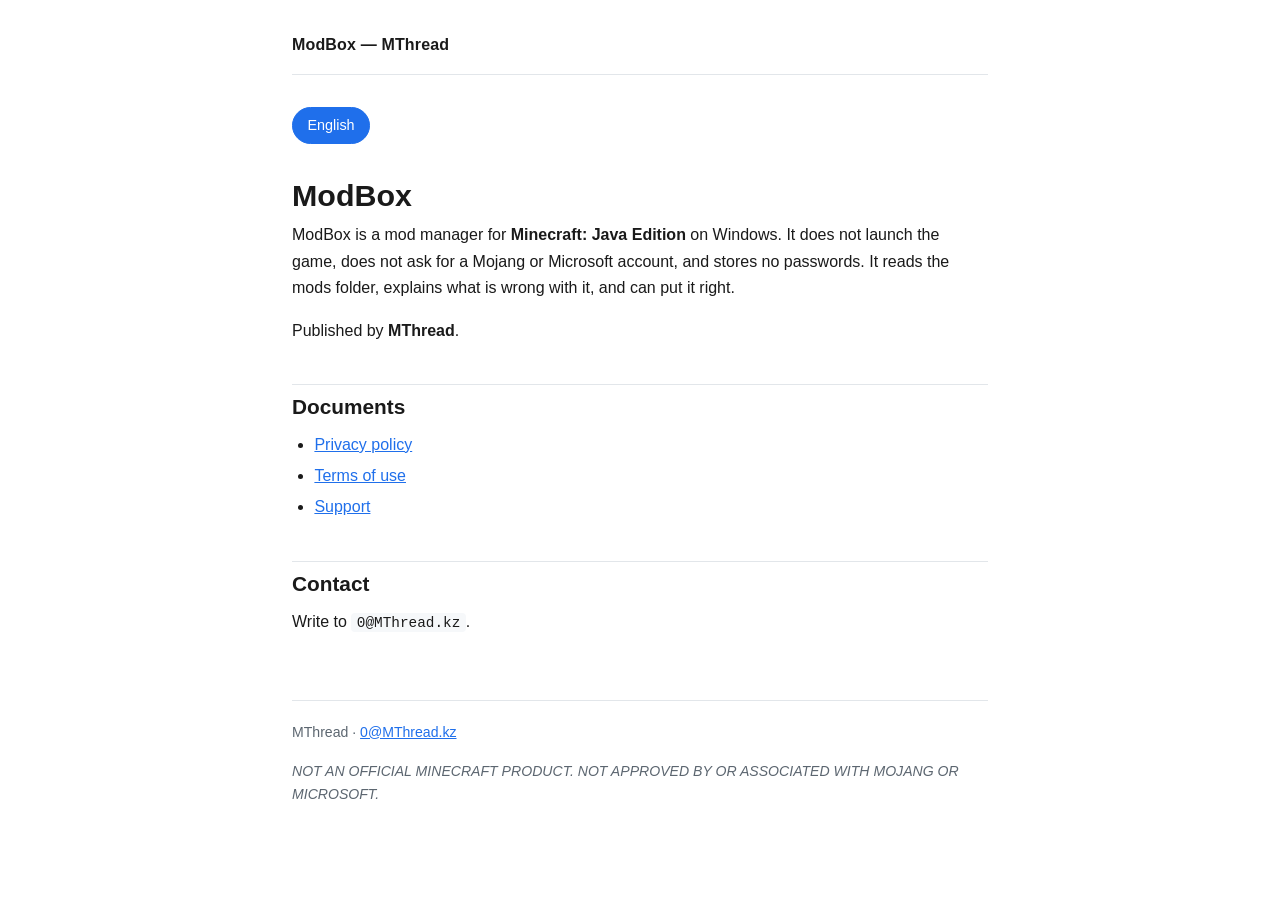
==== index.html @ 740ea18b "Add initial index.html for ModBox project" ====
<!DOCTYPE html>
<html lang="ru">
<head>
<meta charset="utf-8" />
<meta name="viewport" content="width=device-width, initial-scale=1" />
<title>ModBox — MThread</title>
<meta name="robots" content="index, follow" />
<style>
:root {
  color-scheme: light dark;
  --bg: #ffffff; --fg: #1a1a1a; --muted: #5c6670; --rule: #e2e6ea;
  --card: #f6f8fa; --accent: #1f6feb; --todo-bg: #ffe8e8; --todo-fg: #a40000;
  --note-bg: #fff6e0; --note-br: #e0a800;
}
@media (prefers-color-scheme: dark) {
  :root {
    --bg: #14171a; --fg: #e6e9ec; --muted: #98a2ac; --rule: #2b3138;
    --card: #1b1f24; --accent: #5c9dff; --todo-bg: #4a1717; --todo-fg: #ff9a9a;
    --note-bg: #3a2f12; --note-br: #b98b00;
  }
}
* { box-sizing: border-box; }
body {
  margin: 0; background: var(--bg); color: var(--fg);
  font: 16px/1.65 -apple-system, "Segoe UI", Roboto, "Helvetica Neue", Arial, sans-serif;
  -webkit-text-size-adjust: 100%;
}
.wrap { max-width: 46rem; margin: 0 auto; padding: 2rem 1.25rem 5rem; }
header.site { border-bottom: 1px solid var(--rule); margin-bottom: 2rem; padding-bottom: 1rem; }
header.site a.brand { color: var(--fg); text-decoration: none; font-weight: 600; letter-spacing: .01em; }
nav.langs { margin: 1rem 0 2rem; display: flex; gap: .5rem; flex-wrap: wrap; }
nav.langs button {
  font: inherit; font-size: .9rem; padding: .35rem .9rem; cursor: pointer;
  background: var(--card); color: var(--fg); border: 1px solid var(--rule); border-radius: 999px;
}
nav.langs button[aria-pressed="true"] { background: var(--accent); color: #fff; border-color: var(--accent); }
h1 { font-size: 1.9rem; line-height: 1.25; margin: 2rem 0 .5rem; }
h2 { font-size: 1.3rem; line-height: 1.3; margin: 2.5rem 0 .75rem; padding-top: .5rem; border-top: 1px solid var(--rule); }
h3 { font-size: 1.05rem; margin: 1.75rem 0 .5rem; }
p, ul, ol { margin: 0 0 1rem; }
ul, ol { padding-left: 1.4rem; }
li { margin: .3rem 0; }
a { color: var(--accent); }
hr { border: 0; border-top: 1px solid var(--rule); margin: 2rem 0; }
code {
  font-family: ui-monospace, "Cascadia Mono", Consolas, monospace; font-size: .9em;
  background: var(--card); padding: .12em .38em; border-radius: 4px;
}
blockquote {
  margin: 1.25rem 0; padding: .85rem 1.1rem; background: var(--card);
  border-left: 3px solid var(--rule); border-radius: 0 6px 6px 0; color: var(--muted);
}
blockquote.draft { background: var(--note-bg); border-left-color: var(--note-br); color: var(--fg); }
blockquote.draft::before {
  content: attr(data-label); display: block; font-weight: 700; text-transform: uppercase;
  font-size: .72rem; letter-spacing: .08em; margin-bottom: .4rem; color: var(--note-br);
}
mark.todo { background: var(--todo-bg); color: var(--todo-fg); font-weight: 600; padding: .05em .3em; border-radius: 3px; }
.tablewrap { overflow-x: auto; margin: 0 0 1rem; }
table { border-collapse: collapse; width: 100%; font-size: .94rem; }
th, td { text-align: left; padding: .5rem .7rem; border-bottom: 1px solid var(--rule); vertical-align: top; }
th { font-weight: 600; }
em.sub { color: var(--muted); font-style: italic; }
footer.site { margin-top: 4rem; padding-top: 1.25rem; border-top: 1px solid var(--rule); color: var(--muted); font-size: .88rem; }
.cards { display: grid; gap: 1rem; grid-template-columns: repeat(auto-fit, minmax(14rem, 1fr)); margin: 2rem 0; }
.cards a {
  display: block; padding: 1.1rem 1.2rem; background: var(--card);
  border: 1px solid var(--rule); border-radius: 10px; text-decoration: none; color: var(--fg);
}
.cards a strong { display: block; margin-bottom: .3rem; color: var(--accent); }
.cards a span { color: var(--muted); font-size: .9rem; }
[data-lang] { display: block; }
body[data-active="ru"] [data-lang="en"] { display: none; }
body[data-active="en"] [data-lang="ru"] { display: none; }
</style>
</head>
<body data-active="ru">
<div class="wrap">
<header class="site"><a class="brand" href="./">ModBox — MThread</a></header>
<nav class="langs" aria-label="Language"><button type="button" data-lang="ru" aria-pressed="false">Русский</button><button type="button" data-lang="en" aria-pressed="false">English</button></nav>
<main>
<div data-lang="ru"><h1>ModBox</h1>
<p>ModBox — менеджер модов для <strong>Minecraft: Java Edition</strong> под Windows. Он не запускает игру, не спрашивает учётную запись Mojang или Microsoft и не хранит паролей. Он читает папку с модами, объясняет, что в ней не так, и умеет это чинить.</p>
<p>Издатель — <strong>MThread</strong>.</p>
<h2>Документы</h2>
<ul><li><a href="privacy/">Политика конфиденциальности</a></li><li><a href="terms/">Условия использования</a></li><li><a href="support/">Поддержка</a></li></ul>
<h2>Связь</h2>
<p>Написать можно на <code>0@MThread.kz</code>.</p></div><div data-lang="en"><h1>ModBox</h1>
<p>ModBox is a mod manager for <strong>Minecraft: Java Edition</strong> on Windows. It does not launch the game, does not ask for a Mojang or Microsoft account, and stores no passwords. It reads the mods folder, explains what is wrong with it, and can put it right.</p>
<p>Published by <strong>MThread</strong>.</p>
<h2>Documents</h2>
<ul><li><a href="privacy/">Privacy policy</a></li><li><a href="terms/">Terms of use</a></li><li><a href="support/">Support</a></li></ul>
<h2>Contact</h2>
<p>Write to <code>0@MThread.kz</code>.</p></div>
</main>
<footer class="site">
<p>MThread · <a href="mailto:0@MThread.kz">0@MThread.kz</a></p>
<p><em class="sub">NOT AN OFFICIAL MINECRAFT PRODUCT. NOT APPROVED BY OR ASSOCIATED WITH MOJANG OR MICROSOFT.</em></p>
</footer>
</div>
<script>
(function () {
  var body = document.body;
  var buttons = document.querySelectorAll('nav.langs button');
  if (!buttons.length) { return; }
  function set(lang) {
    body.setAttribute('data-active', lang);
    for (var i = 0; i < buttons.length; i++) {
      buttons[i].setAttribute('aria-pressed', String(buttons[i].dataset.lang === lang));
    }
    try { localStorage.setItem('modbox-lang', lang); } catch (e) { /* private mode */ }
  }
  for (var i = 0; i < buttons.length; i++) {
    buttons[i].addEventListener('click', function () { set(this.dataset.lang); });
  }
  var saved = null;
  try { saved = localStorage.getItem('modbox-lang'); } catch (e) { /* ignore */ }
  set(saved === 'en' || saved === 'ru' ? saved
      : ((navigator.language || 'en').toLowerCase().indexOf('ru') === 0 ? 'ru' : 'en'));
})();
</script>
</body>
</html>
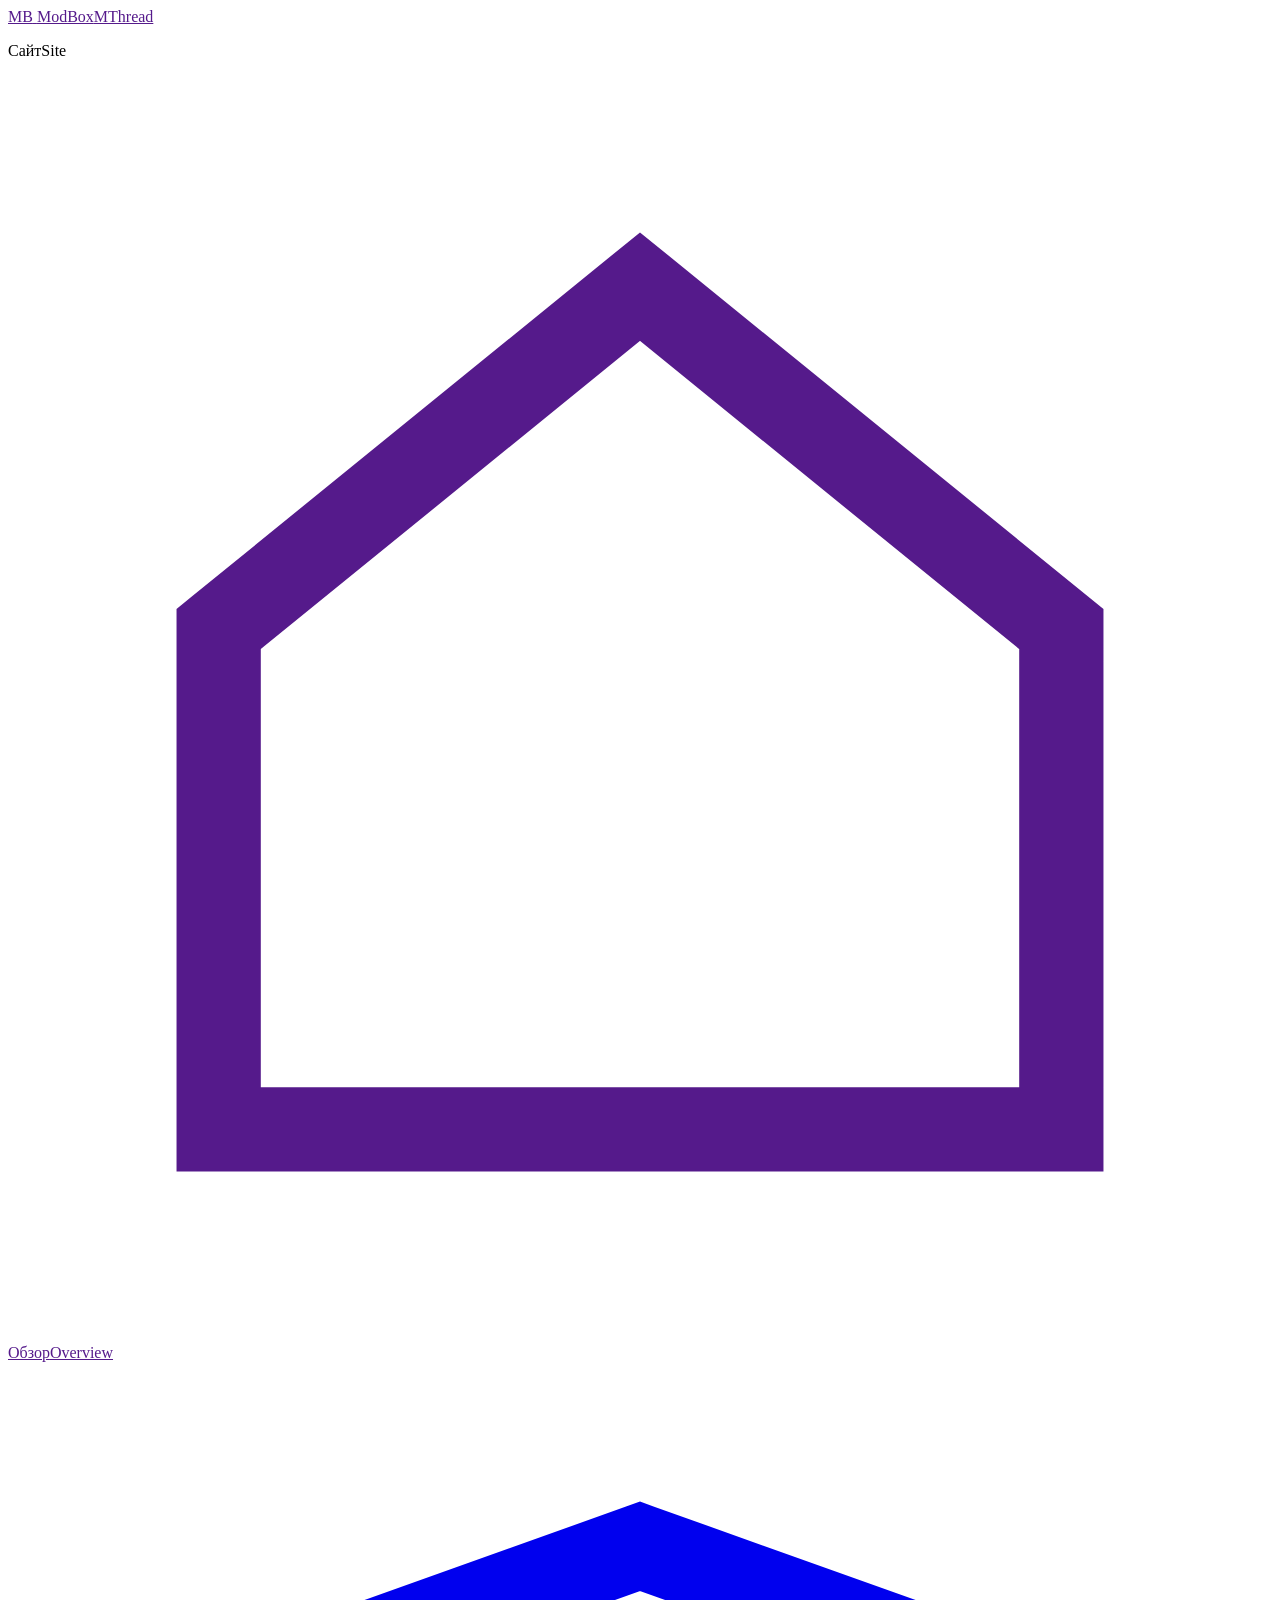
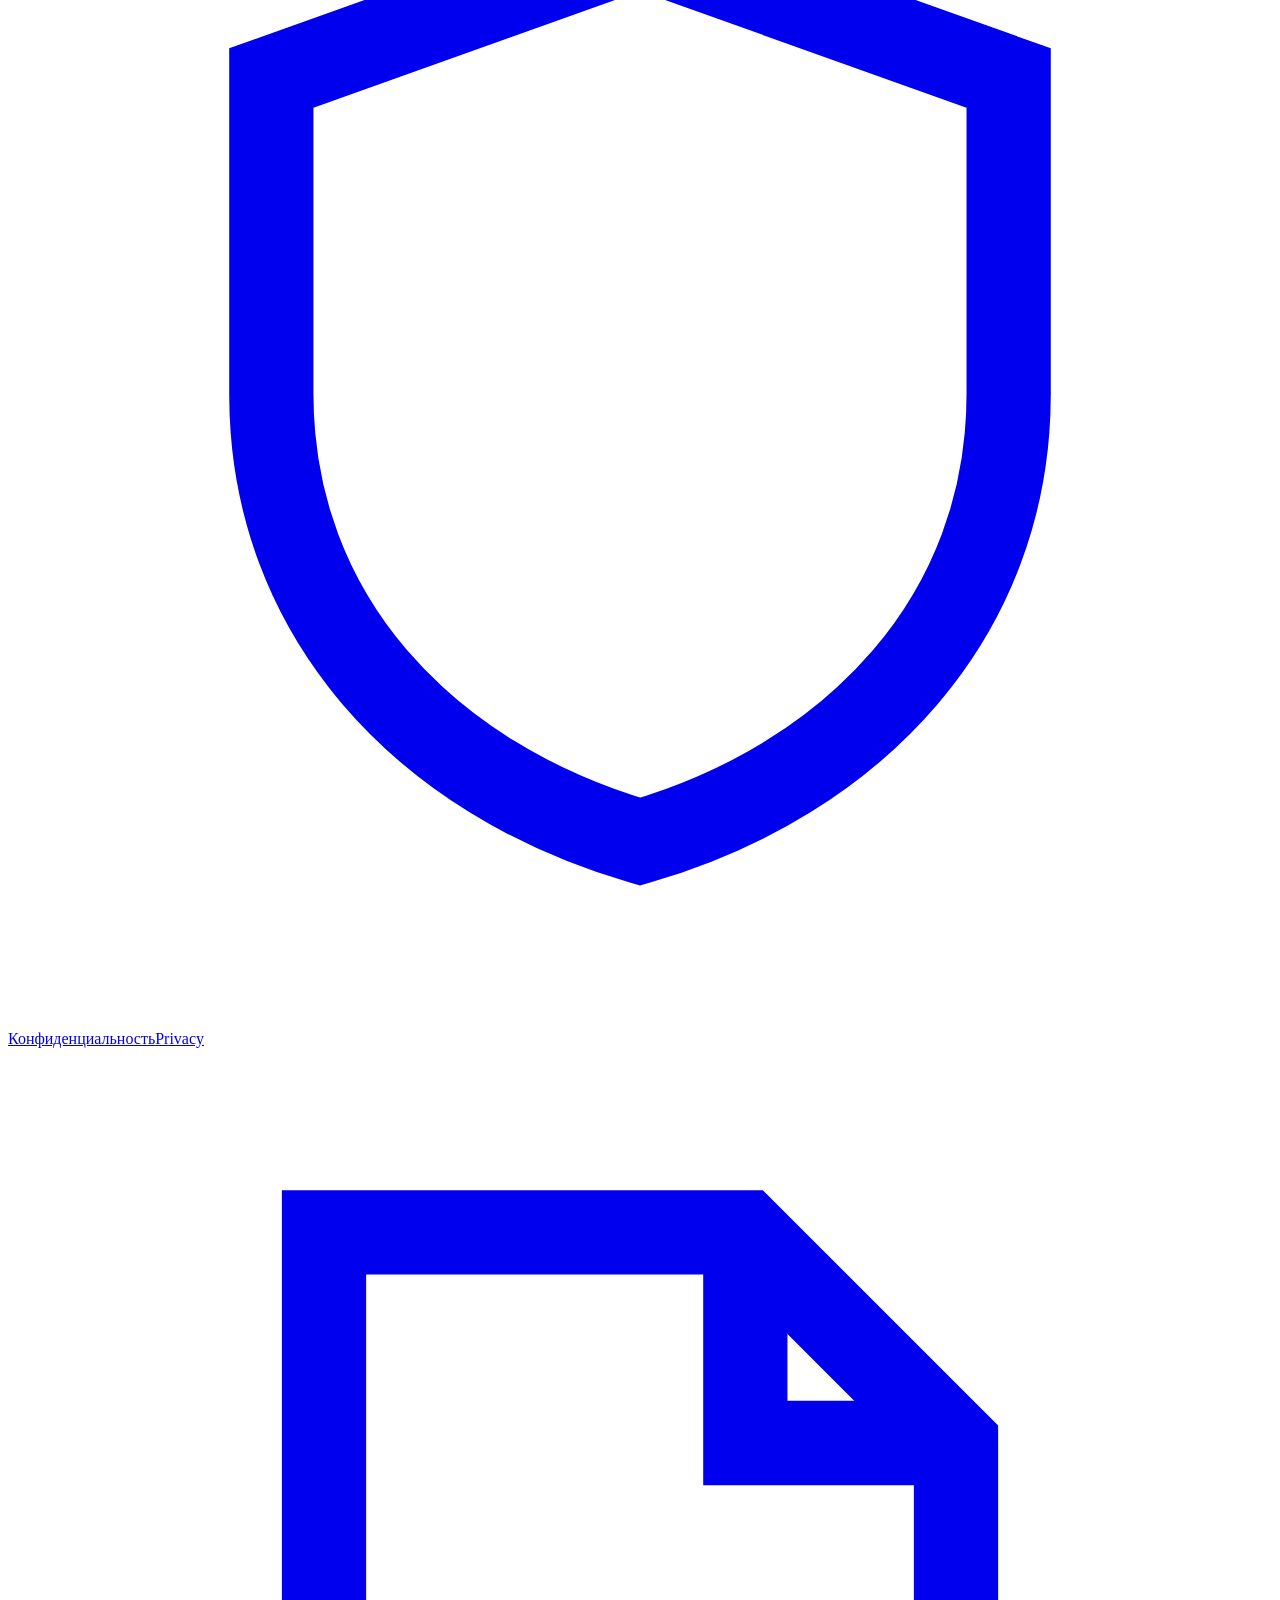
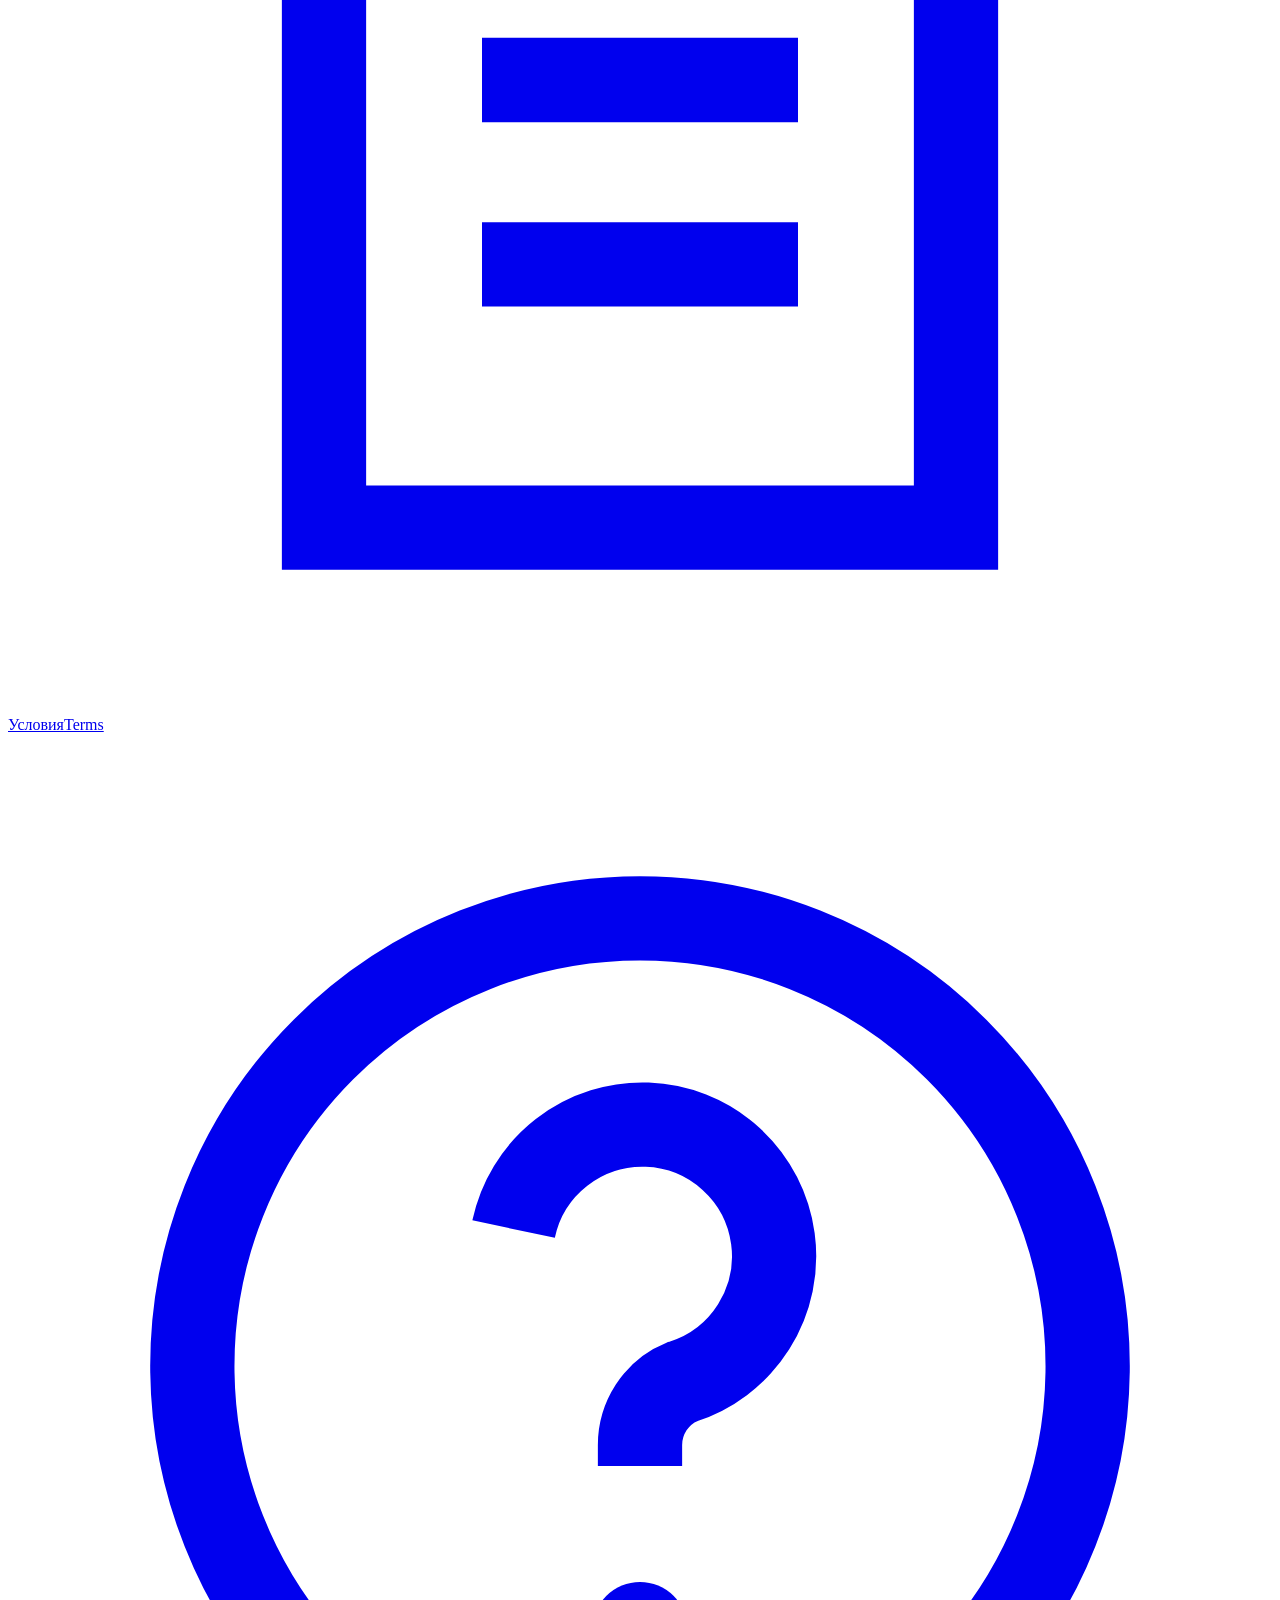
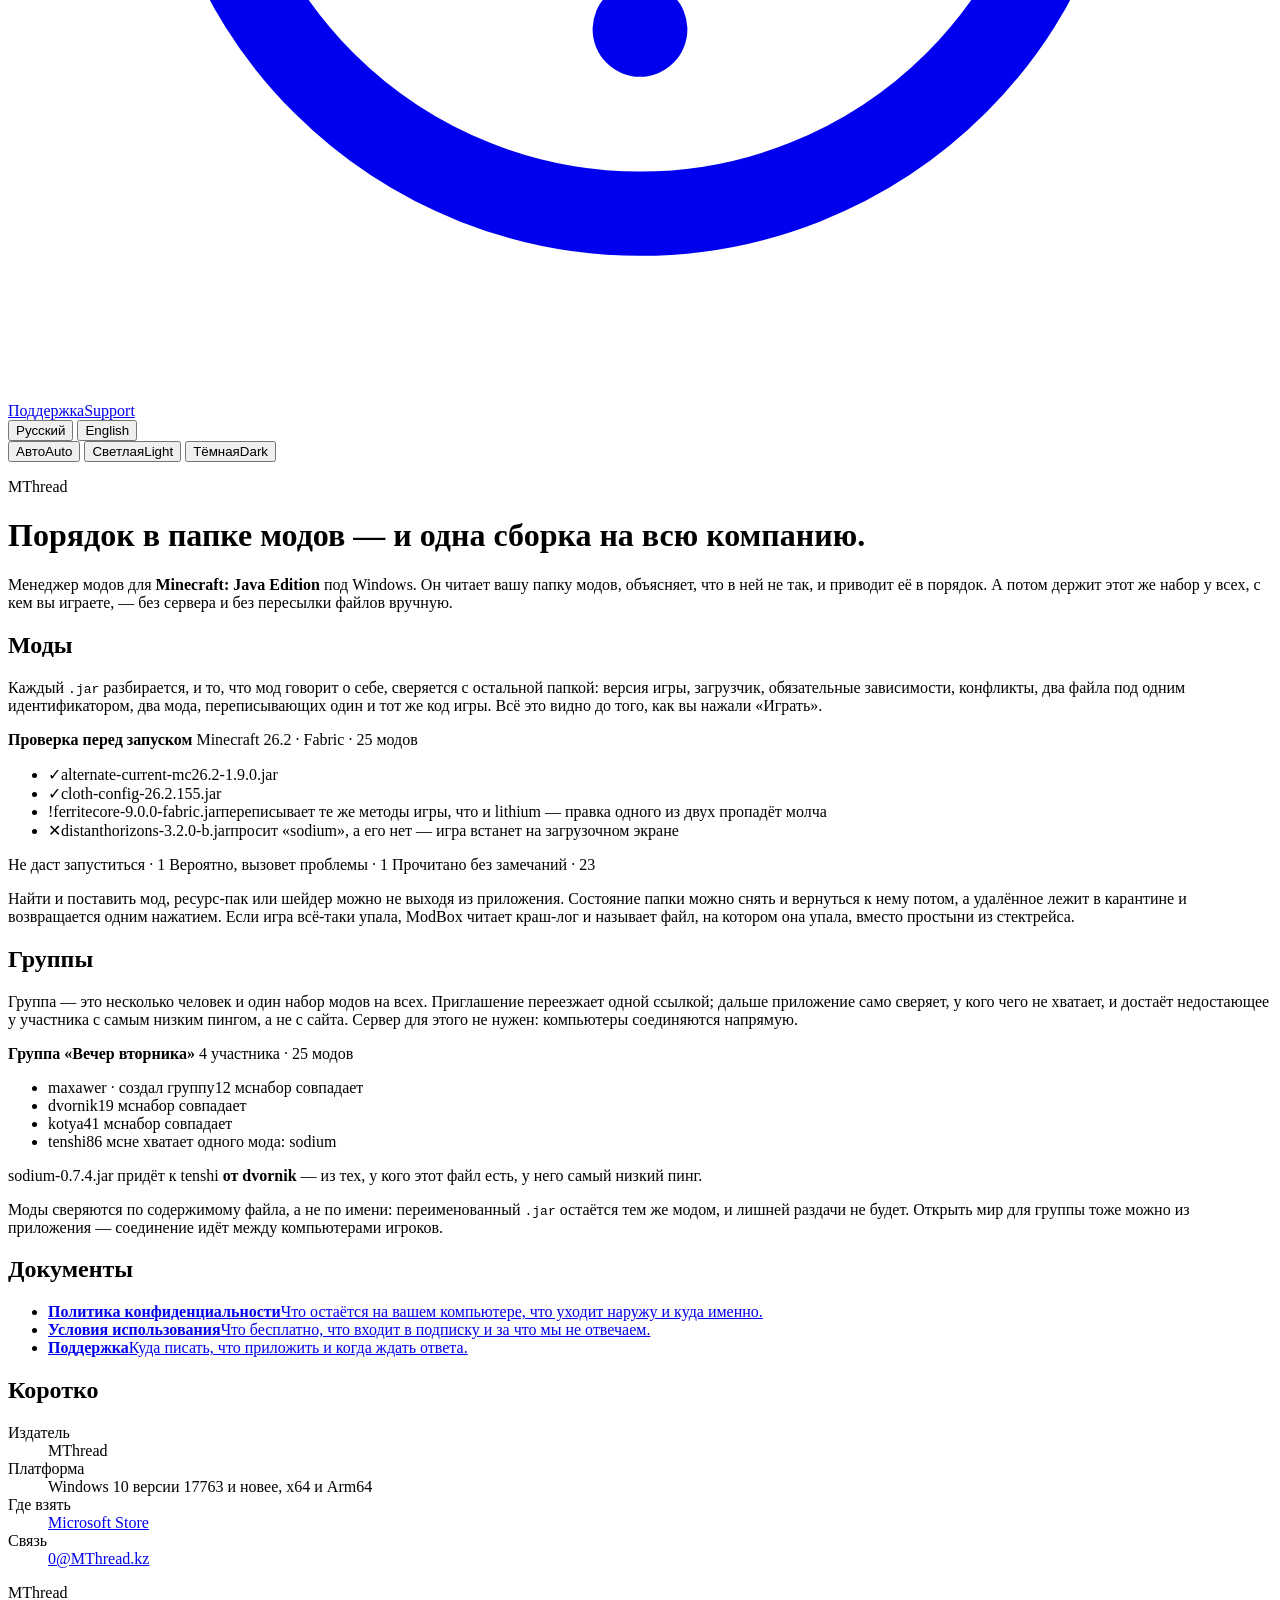
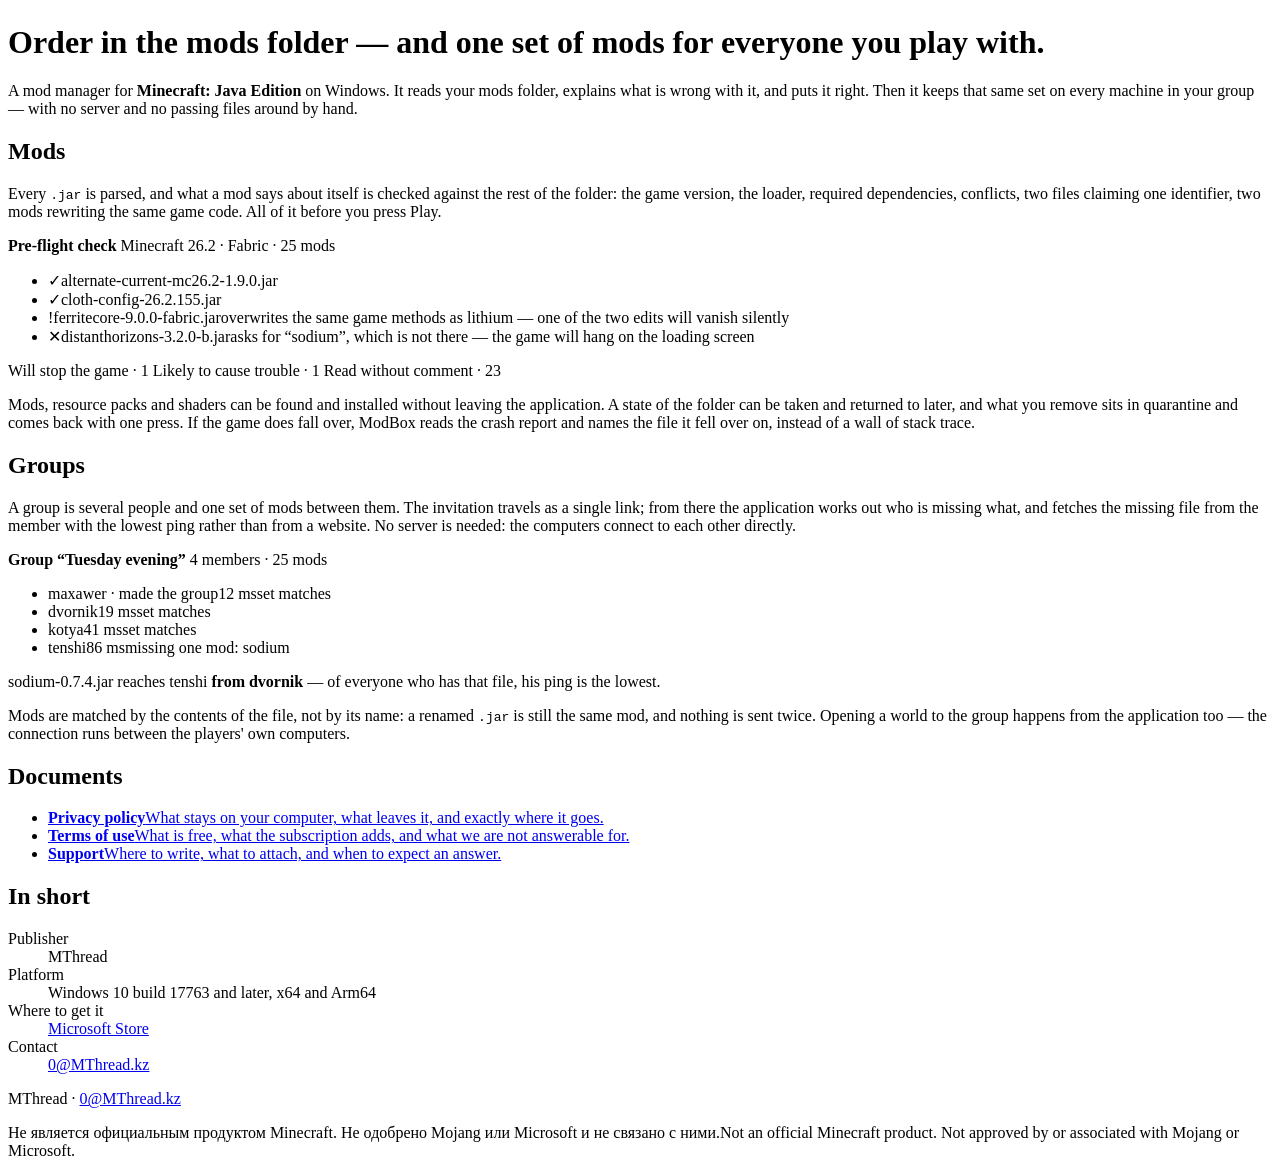
==== commit bc6b8c6b: "Site: new home page (single site, ?lang= from the app)" ====
--- a/index.html
+++ b/index.html
@@ -3,121 +3,203 @@
 <head>
 <meta charset="utf-8" />
 <meta name="viewport" content="width=device-width, initial-scale=1" />
-<title>ModBox — MThread</title>
+<title data-ru="ModBox — MThread" data-en="ModBox — MThread">ModBox — MThread</title>
 <meta name="robots" content="index, follow" />
-<style>
-:root {
-  color-scheme: light dark;
-  --bg: #ffffff; --fg: #1a1a1a; --muted: #5c6670; --rule: #e2e6ea;
-  --card: #f6f8fa; --accent: #1f6feb; --todo-bg: #ffe8e8; --todo-fg: #a40000;
-  --note-bg: #fff6e0; --note-br: #e0a800;
-}
-@media (prefers-color-scheme: dark) {
-  :root {
-    --bg: #14171a; --fg: #e6e9ec; --muted: #98a2ac; --rule: #2b3138;
-    --card: #1b1f24; --accent: #5c9dff; --todo-bg: #4a1717; --todo-fg: #ff9a9a;
-    --note-bg: #3a2f12; --note-br: #b98b00;
-  }
-}
-* { box-sizing: border-box; }
-body {
-  margin: 0; background: var(--bg); color: var(--fg);
-  font: 16px/1.65 -apple-system, "Segoe UI", Roboto, "Helvetica Neue", Arial, sans-serif;
-  -webkit-text-size-adjust: 100%;
-}
-.wrap { max-width: 46rem; margin: 0 auto; padding: 2rem 1.25rem 5rem; }
-header.site { border-bottom: 1px solid var(--rule); margin-bottom: 2rem; padding-bottom: 1rem; }
-header.site a.brand { color: var(--fg); text-decoration: none; font-weight: 600; letter-spacing: .01em; }
-nav.langs { margin: 1rem 0 2rem; display: flex; gap: .5rem; flex-wrap: wrap; }
-nav.langs button {
-  font: inherit; font-size: .9rem; padding: .35rem .9rem; cursor: pointer;
-  background: var(--card); color: var(--fg); border: 1px solid var(--rule); border-radius: 999px;
-}
-nav.langs button[aria-pressed="true"] { background: var(--accent); color: #fff; border-color: var(--accent); }
-h1 { font-size: 1.9rem; line-height: 1.25; margin: 2rem 0 .5rem; }
-h2 { font-size: 1.3rem; line-height: 1.3; margin: 2.5rem 0 .75rem; padding-top: .5rem; border-top: 1px solid var(--rule); }
-h3 { font-size: 1.05rem; margin: 1.75rem 0 .5rem; }
-p, ul, ol { margin: 0 0 1rem; }
-ul, ol { padding-left: 1.4rem; }
-li { margin: .3rem 0; }
-a { color: var(--accent); }
-hr { border: 0; border-top: 1px solid var(--rule); margin: 2rem 0; }
-code {
-  font-family: ui-monospace, "Cascadia Mono", Consolas, monospace; font-size: .9em;
-  background: var(--card); padding: .12em .38em; border-radius: 4px;
-}
-blockquote {
-  margin: 1.25rem 0; padding: .85rem 1.1rem; background: var(--card);
-  border-left: 3px solid var(--rule); border-radius: 0 6px 6px 0; color: var(--muted);
-}
-blockquote.draft { background: var(--note-bg); border-left-color: var(--note-br); color: var(--fg); }
-blockquote.draft::before {
-  content: attr(data-label); display: block; font-weight: 700; text-transform: uppercase;
-  font-size: .72rem; letter-spacing: .08em; margin-bottom: .4rem; color: var(--note-br);
-}
-mark.todo { background: var(--todo-bg); color: var(--todo-fg); font-weight: 600; padding: .05em .3em; border-radius: 3px; }
-.tablewrap { overflow-x: auto; margin: 0 0 1rem; }
-table { border-collapse: collapse; width: 100%; font-size: .94rem; }
-th, td { text-align: left; padding: .5rem .7rem; border-bottom: 1px solid var(--rule); vertical-align: top; }
-th { font-weight: 600; }
-em.sub { color: var(--muted); font-style: italic; }
-footer.site { margin-top: 4rem; padding-top: 1.25rem; border-top: 1px solid var(--rule); color: var(--muted); font-size: .88rem; }
-.cards { display: grid; gap: 1rem; grid-template-columns: repeat(auto-fit, minmax(14rem, 1fr)); margin: 2rem 0; }
-.cards a {
-  display: block; padding: 1.1rem 1.2rem; background: var(--card);
-  border: 1px solid var(--rule); border-radius: 10px; text-decoration: none; color: var(--fg);
-}
-.cards a strong { display: block; margin-bottom: .3rem; color: var(--accent); }
-.cards a span { color: var(--muted); font-size: .9rem; }
-[data-lang] { display: block; }
-body[data-active="ru"] [data-lang="en"] { display: none; }
-body[data-active="en"] [data-lang="ru"] { display: none; }
-</style>
+<meta name="description" content="ModBox — менеджер модов для Minecraft: Java Edition под Windows и один набор модов на всю компанию. / ModBox is a mod manager for Minecraft: Java Edition on Windows that also keeps a whole group on one set of mods." />
+<meta name="theme-color" content="#0f1419" />
+<link rel="preconnect" href="https://fonts.googleapis.com" />
+<link rel="preconnect" href="https://fonts.gstatic.com" crossorigin />
+<link rel="stylesheet" href="https://fonts.googleapis.com/css2?family=Archivo:wght@400;500;600;700&amp;family=Literata:opsz,wght@7..72,400;7..72,500;7..72,600&amp;family=JetBrains+Mono:wght@400;500&amp;display=swap" />
+<link rel="stylesheet" href="assets/site.css" />
 </head>
 <body data-active="ru">
-<div class="wrap">
-<header class="site"><a class="brand" href="./">ModBox — MThread</a></header>
-<nav class="langs" aria-label="Language"><button type="button" data-lang="ru" aria-pressed="false">Русский</button><button type="button" data-lang="en" aria-pressed="false">English</button></nav>
-<main>
-<div data-lang="ru"><h1>ModBox</h1>
-<p>ModBox — менеджер модов для <strong>Minecraft: Java Edition</strong> под Windows. Он не запускает игру, не спрашивает учётную запись Mojang или Microsoft и не хранит паролей. Он читает папку с модами, объясняет, что в ней не так, и умеет это чинить.</p>
-<p>Издатель — <strong>MThread</strong>.</p>
-<h2>Документы</h2>
-<ul><li><a href="privacy/">Политика конфиденциальности</a></li><li><a href="terms/">Условия использования</a></li><li><a href="support/">Поддержка</a></li></ul>
-<h2>Связь</h2>
-<p>Написать можно на <code>0@MThread.kz</code>.</p></div><div data-lang="en"><h1>ModBox</h1>
-<p>ModBox is a mod manager for <strong>Minecraft: Java Edition</strong> on Windows. It does not launch the game, does not ask for a Mojang or Microsoft account, and stores no passwords. It reads the mods folder, explains what is wrong with it, and can put it right.</p>
-<p>Published by <strong>MThread</strong>.</p>
-<h2>Documents</h2>
-<ul><li><a href="privacy/">Privacy policy</a></li><li><a href="terms/">Terms of use</a></li><li><a href="support/">Support</a></li></ul>
-<h2>Contact</h2>
-<p>Write to <code>0@MThread.kz</code>.</p></div>
-</main>
-<footer class="site">
-<p>MThread · <a href="mailto:0@MThread.kz">0@MThread.kz</a></p>
-<p><em class="sub">NOT AN OFFICIAL MINECRAFT PRODUCT. NOT APPROVED BY OR ASSOCIATED WITH MOJANG OR MICROSOFT.</em></p>
-</footer>
+
+<div class="shell">
+
+  <aside class="rail">
+    <a class="mark" href="" data-keep-lang>
+      <span class="mark-glyph" aria-hidden="true">MB</span>
+      <span class="mark-name">ModBox<span class="mark-by">MThread</span></span>
+    </a>
+
+    <nav aria-label="Разделы / Sections">
+      <p class="rail-head"><span data-lang="ru">Сайт</span><span data-lang="en">Site</span></p>
+
+      <a class="item" href="" aria-current="page" data-keep-lang>
+        <svg viewBox="0 0 24 24" fill="none" stroke="currentColor" stroke-width="1.6" aria-hidden="true"><path d="M4 10.5 12 4l8 6.5V20H4z"/></svg>
+        <span data-lang="ru">Обзор</span><span data-lang="en">Overview</span>
+      </a>
+      <a class="item" href="privacy/" data-keep-lang>
+        <svg viewBox="0 0 24 24" fill="none" stroke="currentColor" stroke-width="1.6" aria-hidden="true"><path d="M12 3.5 19 6v6c0 4.2-2.9 7.3-7 8.5-4.1-1.2-7-4.3-7-8.5V6z"/></svg>
+        <span data-lang="ru">Конфиденциальность</span><span data-lang="en">Privacy</span>
+      </a>
+      <a class="item" href="terms/" data-keep-lang>
+        <svg viewBox="0 0 24 24" fill="none" stroke="currentColor" stroke-width="1.6" aria-hidden="true"><path d="M6 3.5h8l4 4V20.5H6z"/><path d="M14 3.5v4h4"/><path d="M9 12h6M9 15.5h6"/></svg>
+        <span data-lang="ru">Условия</span><span data-lang="en">Terms</span>
+      </a>
+      <a class="item" href="support/" data-keep-lang>
+        <svg viewBox="0 0 24 24" fill="none" stroke="currentColor" stroke-width="1.6" aria-hidden="true"><circle cx="12" cy="12" r="8.5"/><path d="M9.6 9.4a2.5 2.5 0 1 1 3.2 2.9c-.5.2-.8.7-.8 1.2v.4"/><circle cx="12" cy="17" r=".9" fill="currentColor" stroke="none"/></svg>
+        <span data-lang="ru">Поддержка</span><span data-lang="en">Support</span>
+      </a>
+    </nav>
+
+    <div class="rail-foot">
+      <div class="switch" data-switch="lang" role="group" aria-label="Язык / Language">
+        <button type="button" data-set-lang="ru" aria-pressed="false">Русский</button>
+        <button type="button" data-set-lang="en" aria-pressed="false">English</button>
+      </div>
+      <div class="switch" data-switch="theme" role="group" aria-label="Тема / Theme">
+        <button type="button" data-theme="auto" aria-pressed="false"><span data-lang="ru">Авто</span><span data-lang="en">Auto</span></button>
+        <button type="button" data-theme="light" aria-pressed="false"><span data-lang="ru">Светлая</span><span data-lang="en">Light</span></button>
+        <button type="button" data-theme="dark" aria-pressed="false"><span data-lang="ru">Тёмная</span><span data-lang="en">Dark</span></button>
+      </div>
+    </div>
+  </aside>
+
+  <main class="pane">
+    <div class="page">
+
+      <!-- ================================================== Russian -->
+      <div data-lang="ru">
+        <p class="eyebrow">MThread</p>
+        <h1>Порядок в папке модов — и одна сборка на всю компанию.</h1>
+        <p class="lede">Менеджер модов для <strong>Minecraft: Java&nbsp;Edition</strong> под Windows. Он читает вашу папку модов, объясняет, что в ней не так, и приводит её в порядок. А потом держит этот же набор у всех, с кем вы играете, — без сервера и без пересылки файлов вручную.</p>
+
+        <h2>Моды</h2>
+        <p>Каждый <code>.jar</code> разбирается, и то, что мод говорит о себе, сверяется с остальной папкой: версия игры, загрузчик, обязательные зависимости, конфликты, два файла под одним идентификатором, два мода, переписывающих один и тот же код игры. Всё это видно до того, как вы нажали «Играть».</p>
+
+        <div class="check full" role="img" aria-label="Пример проверки перед запуском: два мода прочитаны без замечаний, один переписывает тот же код, что другой, одному не хватает зависимости.">
+          <div class="check-bar">
+            <b>Проверка перед запуском</b>
+            <span>Minecraft 26.2 · Fabric · 25 модов</span>
+          </div>
+          <ul class="check-rows">
+            <li class="ok"   style="--i:0"><span class="sign" aria-hidden="true">✓</span><span class="file">alternate-current-mc26.2-1.9.0.jar</span></li>
+            <li class="ok"   style="--i:1"><span class="sign" aria-hidden="true">✓</span><span class="file">cloth-config-26.2.155.jar</span></li>
+            <li class="warn" style="--i:2"><span class="sign" aria-hidden="true">!</span><span class="file">ferritecore-9.0.0-fabric.jar</span><span class="why">переписывает те же методы игры, что и lithium — правка одного из двух пропадёт молча</span></li>
+            <li class="stop" style="--i:3"><span class="sign" aria-hidden="true">✕</span><span class="file">distanthorizons-3.2.0-b.jar</span><span class="why">просит «sodium», а его нет — игра встанет на загрузочном экране</span></li>
+          </ul>
+          <div class="check-foot">
+            <span class="tag stop">Не даст запуститься · 1</span>
+            <span class="tag warn">Вероятно, вызовет проблемы · 1</span>
+            <span class="tag ok">Прочитано без замечаний · 23</span>
+          </div>
+        </div>
+
+        <p>Найти и поставить мод, ресурс-пак или шейдер можно не выходя из приложения. Состояние папки можно снять и вернуться к нему потом, а удалённое лежит в карантине и возвращается одним нажатием. Если игра всё-таки упала, ModBox читает краш-лог и называет файл, на котором она упала, вместо простыни из стектрейса.</p>
+
+        <h2>Группы</h2>
+        <p>Группа — это несколько человек и один набор модов на всех. Приглашение переезжает одной ссылкой; дальше приложение само сверяет, у кого чего не хватает, и достаёт недостающее у участника с самым низким пингом, а не с сайта. Сервер для этого не нужен: компьютеры соединяются напрямую.</p>
+
+        <div class="crew full" role="img" aria-label="Пример группы: у троих набор совпадает, четвёртому не хватает одного мода, и этот мод приходит от участника с самым низким пингом.">
+          <div class="check-bar">
+            <b>Группа «Вечер вторника»</b>
+            <span>4 участника · 25 модов</span>
+          </div>
+          <ul class="crew-rows">
+            <li><span class="who">maxawer <span class="role">· создал группу</span></span><span class="ping">12 мс</span><span class="state ok">набор совпадает</span></li>
+            <li><span class="who">dvornik</span><span class="ping">19 мс</span><span class="state ok">набор совпадает</span></li>
+            <li><span class="who">kotya</span><span class="ping">41 мс</span><span class="state ok">набор совпадает</span></li>
+            <li><span class="who">tenshi</span><span class="ping">86 мс</span><span class="state warn">не хватает одного мода: sodium</span></li>
+          </ul>
+          <div class="crew-foot">
+            sodium-0.7.4.jar придёт к tenshi <b>от dvornik</b> — из тех, у кого этот файл есть, у него самый низкий пинг.
+          </div>
+        </div>
+
+        <p>Моды сверяются по содержимому файла, а не по имени: переименованный <code>.jar</code> остаётся тем же модом, и лишней раздачи не будет. Открыть мир для группы тоже можно из приложения — соединение идёт между компьютерами игроков.</p>
+
+        <h2>Документы</h2>
+        <ul class="cards">
+          <li><a href="privacy/" data-keep-lang><strong>Политика конфиденциальности</strong><span>Что остаётся на вашем компьютере, что уходит наружу и куда именно.</span></a></li>
+          <li><a href="terms/" data-keep-lang><strong>Условия использования</strong><span>Что бесплатно, что входит в подписку и за что мы не отвечаем.</span></a></li>
+          <li><a href="support/" data-keep-lang><strong>Поддержка</strong><span>Куда писать, что приложить и когда ждать ответа.</span></a></li>
+        </ul>
+
+        <h2>Коротко</h2>
+        <dl class="facts">
+          <div><dt>Издатель</dt><dd>MThread</dd></div>
+          <div><dt>Платформа</dt><dd>Windows 10 версии 17763 и новее, x64 и Arm64</dd></div>
+          <div><dt>Где взять</dt><dd><a href="https://apps.microsoft.com/detail/9MX2ZKZRB03H">Microsoft Store</a></dd></div>
+          <div><dt>Связь</dt><dd><a href="mailto:0@MThread.kz">0@MThread.kz</a></dd></div>
+        </dl>
+      </div>
+
+      <!-- ================================================== English -->
+      <div data-lang="en">
+        <p class="eyebrow">MThread</p>
+        <h1>Order in the mods folder — and one set of mods for everyone you play with.</h1>
+        <p class="lede">A mod manager for <strong>Minecraft: Java&nbsp;Edition</strong> on Windows. It reads your mods folder, explains what is wrong with it, and puts it right. Then it keeps that same set on every machine in your group — with no server and no passing files around by hand.</p>
+
+        <h2>Mods</h2>
+        <p>Every <code>.jar</code> is parsed, and what a mod says about itself is checked against the rest of the folder: the game version, the loader, required dependencies, conflicts, two files claiming one identifier, two mods rewriting the same game code. All of it before you press Play.</p>
+
+        <div class="check full" role="img" aria-label="An example pre-flight check: two mods read without comment, one overwrites the same code as another, one is missing a dependency.">
+          <div class="check-bar">
+            <b>Pre-flight check</b>
+            <span>Minecraft 26.2 · Fabric · 25 mods</span>
+          </div>
+          <ul class="check-rows">
+            <li class="ok"   style="--i:0"><span class="sign" aria-hidden="true">✓</span><span class="file">alternate-current-mc26.2-1.9.0.jar</span></li>
+            <li class="ok"   style="--i:1"><span class="sign" aria-hidden="true">✓</span><span class="file">cloth-config-26.2.155.jar</span></li>
+            <li class="warn" style="--i:2"><span class="sign" aria-hidden="true">!</span><span class="file">ferritecore-9.0.0-fabric.jar</span><span class="why">overwrites the same game methods as lithium — one of the two edits will vanish silently</span></li>
+            <li class="stop" style="--i:3"><span class="sign" aria-hidden="true">✕</span><span class="file">distanthorizons-3.2.0-b.jar</span><span class="why">asks for “sodium”, which is not there — the game will hang on the loading screen</span></li>
+          </ul>
+          <div class="check-foot">
+            <span class="tag stop">Will stop the game · 1</span>
+            <span class="tag warn">Likely to cause trouble · 1</span>
+            <span class="tag ok">Read without comment · 23</span>
+          </div>
+        </div>
+
+        <p>Mods, resource packs and shaders can be found and installed without leaving the application. A state of the folder can be taken and returned to later, and what you remove sits in quarantine and comes back with one press. If the game does fall over, ModBox reads the crash report and names the file it fell over on, instead of a wall of stack trace.</p>
+
+        <h2>Groups</h2>
+        <p>A group is several people and one set of mods between them. The invitation travels as a single link; from there the application works out who is missing what, and fetches the missing file from the member with the lowest ping rather than from a website. No server is needed: the computers connect to each other directly.</p>
+
+        <div class="crew full" role="img" aria-label="An example group: three members match, a fourth is missing one mod, and that mod arrives from the member with the lowest ping.">
+          <div class="check-bar">
+            <b>Group “Tuesday evening”</b>
+            <span>4 members · 25 mods</span>
+          </div>
+          <ul class="crew-rows">
+            <li><span class="who">maxawer <span class="role">· made the group</span></span><span class="ping">12 ms</span><span class="state ok">set matches</span></li>
+            <li><span class="who">dvornik</span><span class="ping">19 ms</span><span class="state ok">set matches</span></li>
+            <li><span class="who">kotya</span><span class="ping">41 ms</span><span class="state ok">set matches</span></li>
+            <li><span class="who">tenshi</span><span class="ping">86 ms</span><span class="state warn">missing one mod: sodium</span></li>
+          </ul>
+          <div class="crew-foot">
+            sodium-0.7.4.jar reaches tenshi <b>from dvornik</b> — of everyone who has that file, his ping is the lowest.
+          </div>
+        </div>
+
+        <p>Mods are matched by the contents of the file, not by its name: a renamed <code>.jar</code> is still the same mod, and nothing is sent twice. Opening a world to the group happens from the application too — the connection runs between the players' own computers.</p>
+
+        <h2>Documents</h2>
+        <ul class="cards">
+          <li><a href="privacy/" data-keep-lang><strong>Privacy policy</strong><span>What stays on your computer, what leaves it, and exactly where it goes.</span></a></li>
+          <li><a href="terms/" data-keep-lang><strong>Terms of use</strong><span>What is free, what the subscription adds, and what we are not answerable for.</span></a></li>
+          <li><a href="support/" data-keep-lang><strong>Support</strong><span>Where to write, what to attach, and when to expect an answer.</span></a></li>
+        </ul>
+
+        <h2>In short</h2>
+        <dl class="facts">
+          <div><dt>Publisher</dt><dd>MThread</dd></div>
+          <div><dt>Platform</dt><dd>Windows 10 build 17763 and later, x64 and Arm64</dd></div>
+          <div><dt>Where to get it</dt><dd><a href="https://apps.microsoft.com/detail/9MX2ZKZRB03H">Microsoft Store</a></dd></div>
+          <div><dt>Contact</dt><dd><a href="mailto:0@MThread.kz">0@MThread.kz</a></dd></div>
+        </dl>
+      </div>
+
+      <footer class="foot">
+        <p>MThread · <a href="mailto:0@MThread.kz">0@MThread.kz</a></p>
+        <p class="disclaimer"><span data-lang="ru">Не является официальным продуктом Minecraft. Не одобрено Mojang или Microsoft и не связано с ними.</span><span data-lang="en">Not an official Minecraft product. Not approved by or associated with Mojang or Microsoft.</span></p>
+      </footer>
+
+    </div>
+  </main>
 </div>
-<script>
-(function () {
-  var body = document.body;
-  var buttons = document.querySelectorAll('nav.langs button');
-  if (!buttons.length) { return; }
-  function set(lang) {
-    body.setAttribute('data-active', lang);
-    for (var i = 0; i < buttons.length; i++) {
-      buttons[i].setAttribute('aria-pressed', String(buttons[i].dataset.lang === lang));
-    }
-    try { localStorage.setItem('modbox-lang', lang); } catch (e) { /* private mode */ }
-  }
-  for (var i = 0; i < buttons.length; i++) {
-    buttons[i].addEventListener('click', function () { set(this.dataset.lang); });
-  }
-  var saved = null;
-  try { saved = localStorage.getItem('modbox-lang'); } catch (e) { /* ignore */ }
-  set(saved === 'en' || saved === 'ru' ? saved
-      : ((navigator.language || 'en').toLowerCase().indexOf('ru') === 0 ? 'ru' : 'en'));
-})();
-</script>
+
+<script src="assets/site.js"></script>
 </body>
 </html>
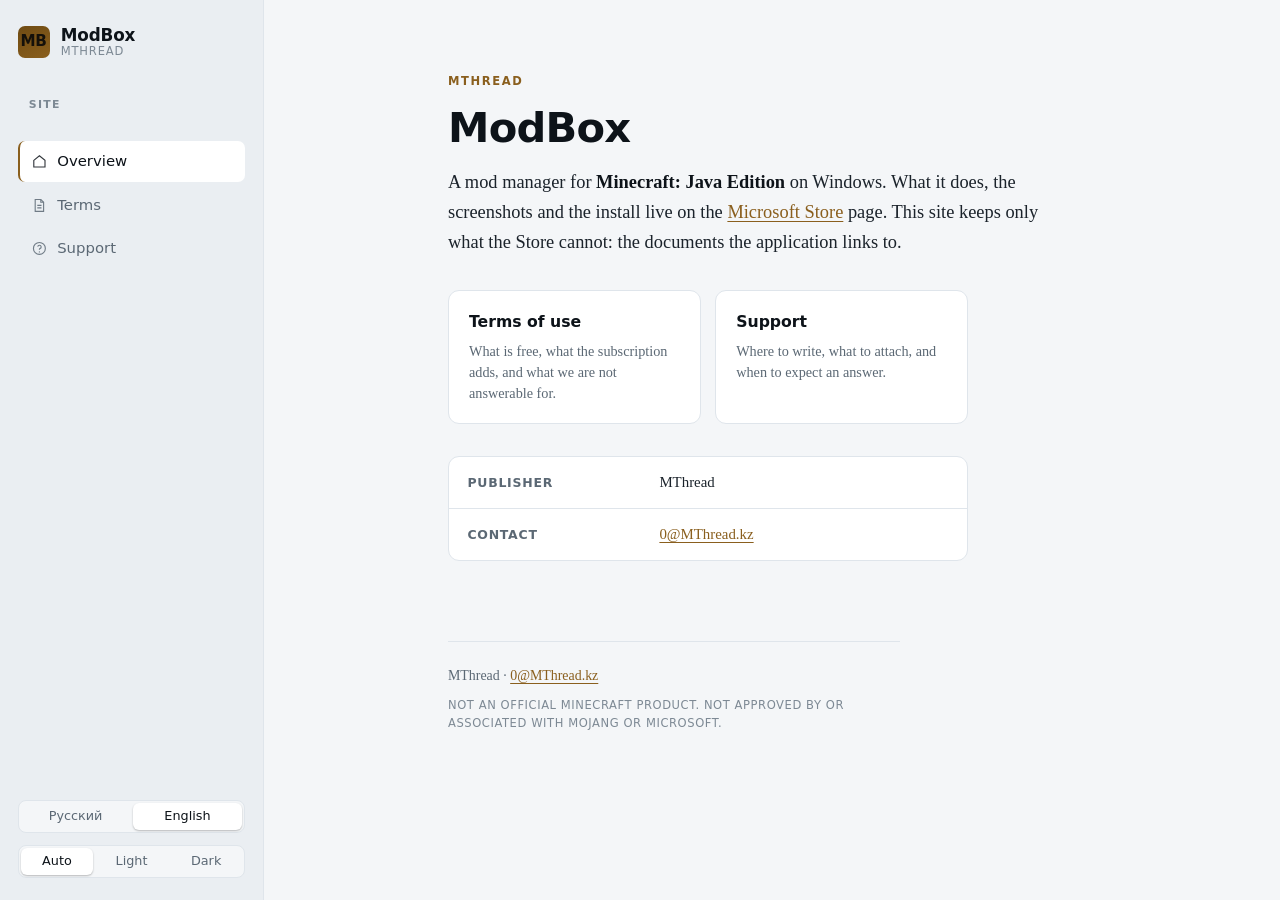
==== commit 37dfd589: "Site keeps only what the Store cannot: documents and the block list" ====
--- a/index.html
+++ b/index.html
@@ -5,7 +5,7 @@
 <meta name="viewport" content="width=device-width, initial-scale=1" />
 <title data-ru="ModBox — MThread" data-en="ModBox — MThread">ModBox — MThread</title>
 <meta name="robots" content="index, follow" />
-<meta name="description" content="ModBox — менеджер модов для Minecraft: Java Edition под Windows и один набор модов на всю компанию. / ModBox is a mod manager for Minecraft: Java Edition on Windows that also keeps a whole group on one set of mods." />
+<meta name="description" content="Документы ModBox: условия использования и поддержка. / ModBox documents: terms of use and support." />
 <meta name="theme-color" content="#0f1419" />
 <link rel="preconnect" href="https://fonts.googleapis.com" />
 <link rel="preconnect" href="https://fonts.gstatic.com" crossorigin />
@@ -28,10 +28,6 @@
       <a class="item" href="" aria-current="page" data-keep-lang>
         <svg viewBox="0 0 24 24" fill="none" stroke="currentColor" stroke-width="1.6" aria-hidden="true"><path d="M4 10.5 12 4l8 6.5V20H4z"/></svg>
         <span data-lang="ru">Обзор</span><span data-lang="en">Overview</span>
-      </a>
-      <a class="item" href="privacy/" data-keep-lang>
-        <svg viewBox="0 0 24 24" fill="none" stroke="currentColor" stroke-width="1.6" aria-hidden="true"><path d="M12 3.5 19 6v6c0 4.2-2.9 7.3-7 8.5-4.1-1.2-7-4.3-7-8.5V6z"/></svg>
-        <span data-lang="ru">Конфиденциальность</span><span data-lang="en">Privacy</span>
       </a>
       <a class="item" href="terms/" data-keep-lang>
         <svg viewBox="0 0 24 24" fill="none" stroke="currentColor" stroke-width="1.6" aria-hidden="true"><path d="M6 3.5h8l4 4V20.5H6z"/><path d="M14 3.5v4h4"/><path d="M9 12h6M9 15.5h6"/></svg>
@@ -62,65 +58,18 @@
       <!-- ================================================== Russian -->
       <div data-lang="ru">
         <p class="eyebrow">MThread</p>
-        <h1>Порядок в папке модов — и одна сборка на всю компанию.</h1>
-        <p class="lede">Менеджер модов для <strong>Minecraft: Java&nbsp;Edition</strong> под Windows. Он читает вашу папку модов, объясняет, что в ней не так, и приводит её в порядок. А потом держит этот же набор у всех, с кем вы играете, — без сервера и без пересылки файлов вручную.</p>
+        <h1>ModBox</h1>
+        <p class="lede">Менеджер модов для <strong>Minecraft: Java&nbsp;Edition</strong> под Windows.
+        Что он умеет, снимки экрана и установка — на странице в <a href="https://apps.microsoft.com/detail/9MX2ZKZRB03H">Microsoft Store</a>.
+        Здесь лежит только то, чего в магазине нет: документы, на которые ссылается приложение.</p>
 
-        <h2>Моды</h2>
-        <p>Каждый <code>.jar</code> разбирается, и то, что мод говорит о себе, сверяется с остальной папкой: версия игры, загрузчик, обязательные зависимости, конфликты, два файла под одним идентификатором, два мода, переписывающих один и тот же код игры. Всё это видно до того, как вы нажали «Играть».</p>
-
-        <div class="check full" role="img" aria-label="Пример проверки перед запуском: два мода прочитаны без замечаний, один переписывает тот же код, что другой, одному не хватает зависимости.">
-          <div class="check-bar">
-            <b>Проверка перед запуском</b>
-            <span>Minecraft 26.2 · Fabric · 25 модов</span>
-          </div>
-          <ul class="check-rows">
-            <li class="ok"   style="--i:0"><span class="sign" aria-hidden="true">✓</span><span class="file">alternate-current-mc26.2-1.9.0.jar</span></li>
-            <li class="ok"   style="--i:1"><span class="sign" aria-hidden="true">✓</span><span class="file">cloth-config-26.2.155.jar</span></li>
-            <li class="warn" style="--i:2"><span class="sign" aria-hidden="true">!</span><span class="file">ferritecore-9.0.0-fabric.jar</span><span class="why">переписывает те же методы игры, что и lithium — правка одного из двух пропадёт молча</span></li>
-            <li class="stop" style="--i:3"><span class="sign" aria-hidden="true">✕</span><span class="file">distanthorizons-3.2.0-b.jar</span><span class="why">просит «sodium», а его нет — игра встанет на загрузочном экране</span></li>
-          </ul>
-          <div class="check-foot">
-            <span class="tag stop">Не даст запуститься · 1</span>
-            <span class="tag warn">Вероятно, вызовет проблемы · 1</span>
-            <span class="tag ok">Прочитано без замечаний · 23</span>
-          </div>
-        </div>
-
-        <p>Найти и поставить мод, ресурс-пак или шейдер можно не выходя из приложения. Состояние папки можно снять и вернуться к нему потом, а удалённое лежит в карантине и возвращается одним нажатием. Если игра всё-таки упала, ModBox читает краш-лог и называет файл, на котором она упала, вместо простыни из стектрейса.</p>
-
-        <h2>Группы</h2>
-        <p>Группа — это несколько человек и один набор модов на всех. Приглашение переезжает одной ссылкой; дальше приложение само сверяет, у кого чего не хватает, и достаёт недостающее у участника с самым низким пингом, а не с сайта. Сервер для этого не нужен: компьютеры соединяются напрямую.</p>
-
-        <div class="crew full" role="img" aria-label="Пример группы: у троих набор совпадает, четвёртому не хватает одного мода, и этот мод приходит от участника с самым низким пингом.">
-          <div class="check-bar">
-            <b>Группа «Вечер вторника»</b>
-            <span>4 участника · 25 модов</span>
-          </div>
-          <ul class="crew-rows">
-            <li><span class="who">maxawer <span class="role">· создал группу</span></span><span class="ping">12 мс</span><span class="state ok">набор совпадает</span></li>
-            <li><span class="who">dvornik</span><span class="ping">19 мс</span><span class="state ok">набор совпадает</span></li>
-            <li><span class="who">kotya</span><span class="ping">41 мс</span><span class="state ok">набор совпадает</span></li>
-            <li><span class="who">tenshi</span><span class="ping">86 мс</span><span class="state warn">не хватает одного мода: sodium</span></li>
-          </ul>
-          <div class="crew-foot">
-            sodium-0.7.4.jar придёт к tenshi <b>от dvornik</b> — из тех, у кого этот файл есть, у него самый низкий пинг.
-          </div>
-        </div>
-
-        <p>Моды сверяются по содержимому файла, а не по имени: переименованный <code>.jar</code> остаётся тем же модом, и лишней раздачи не будет. Открыть мир для группы тоже можно из приложения — соединение идёт между компьютерами игроков.</p>
-
-        <h2>Документы</h2>
         <ul class="cards">
-          <li><a href="privacy/" data-keep-lang><strong>Политика конфиденциальности</strong><span>Что остаётся на вашем компьютере, что уходит наружу и куда именно.</span></a></li>
           <li><a href="terms/" data-keep-lang><strong>Условия использования</strong><span>Что бесплатно, что входит в подписку и за что мы не отвечаем.</span></a></li>
           <li><a href="support/" data-keep-lang><strong>Поддержка</strong><span>Куда писать, что приложить и когда ждать ответа.</span></a></li>
         </ul>
 
-        <h2>Коротко</h2>
         <dl class="facts">
           <div><dt>Издатель</dt><dd>MThread</dd></div>
-          <div><dt>Платформа</dt><dd>Windows 10 версии 17763 и новее, x64 и Arm64</dd></div>
-          <div><dt>Где взять</dt><dd><a href="https://apps.microsoft.com/detail/9MX2ZKZRB03H">Microsoft Store</a></dd></div>
           <div><dt>Связь</dt><dd><a href="mailto:0@MThread.kz">0@MThread.kz</a></dd></div>
         </dl>
       </div>
@@ -128,65 +77,18 @@
       <!-- ================================================== English -->
       <div data-lang="en">
         <p class="eyebrow">MThread</p>
-        <h1>Order in the mods folder — and one set of mods for everyone you play with.</h1>
-        <p class="lede">A mod manager for <strong>Minecraft: Java&nbsp;Edition</strong> on Windows. It reads your mods folder, explains what is wrong with it, and puts it right. Then it keeps that same set on every machine in your group — with no server and no passing files around by hand.</p>
+        <h1>ModBox</h1>
+        <p class="lede">A mod manager for <strong>Minecraft: Java&nbsp;Edition</strong> on Windows.
+        What it does, the screenshots and the install live on the <a href="https://apps.microsoft.com/detail/9MX2ZKZRB03H">Microsoft Store</a> page.
+        This site keeps only what the Store cannot: the documents the application links to.</p>
 
-        <h2>Mods</h2>
-        <p>Every <code>.jar</code> is parsed, and what a mod says about itself is checked against the rest of the folder: the game version, the loader, required dependencies, conflicts, two files claiming one identifier, two mods rewriting the same game code. All of it before you press Play.</p>
-
-        <div class="check full" role="img" aria-label="An example pre-flight check: two mods read without comment, one overwrites the same code as another, one is missing a dependency.">
-          <div class="check-bar">
-            <b>Pre-flight check</b>
-            <span>Minecraft 26.2 · Fabric · 25 mods</span>
-          </div>
-          <ul class="check-rows">
-            <li class="ok"   style="--i:0"><span class="sign" aria-hidden="true">✓</span><span class="file">alternate-current-mc26.2-1.9.0.jar</span></li>
-            <li class="ok"   style="--i:1"><span class="sign" aria-hidden="true">✓</span><span class="file">cloth-config-26.2.155.jar</span></li>
-            <li class="warn" style="--i:2"><span class="sign" aria-hidden="true">!</span><span class="file">ferritecore-9.0.0-fabric.jar</span><span class="why">overwrites the same game methods as lithium — one of the two edits will vanish silently</span></li>
-            <li class="stop" style="--i:3"><span class="sign" aria-hidden="true">✕</span><span class="file">distanthorizons-3.2.0-b.jar</span><span class="why">asks for “sodium”, which is not there — the game will hang on the loading screen</span></li>
-          </ul>
-          <div class="check-foot">
-            <span class="tag stop">Will stop the game · 1</span>
-            <span class="tag warn">Likely to cause trouble · 1</span>
-            <span class="tag ok">Read without comment · 23</span>
-          </div>
-        </div>
-
-        <p>Mods, resource packs and shaders can be found and installed without leaving the application. A state of the folder can be taken and returned to later, and what you remove sits in quarantine and comes back with one press. If the game does fall over, ModBox reads the crash report and names the file it fell over on, instead of a wall of stack trace.</p>
-
-        <h2>Groups</h2>
-        <p>A group is several people and one set of mods between them. The invitation travels as a single link; from there the application works out who is missing what, and fetches the missing file from the member with the lowest ping rather than from a website. No server is needed: the computers connect to each other directly.</p>
-
-        <div class="crew full" role="img" aria-label="An example group: three members match, a fourth is missing one mod, and that mod arrives from the member with the lowest ping.">
-          <div class="check-bar">
-            <b>Group “Tuesday evening”</b>
-            <span>4 members · 25 mods</span>
-          </div>
-          <ul class="crew-rows">
-            <li><span class="who">maxawer <span class="role">· made the group</span></span><span class="ping">12 ms</span><span class="state ok">set matches</span></li>
-            <li><span class="who">dvornik</span><span class="ping">19 ms</span><span class="state ok">set matches</span></li>
-            <li><span class="who">kotya</span><span class="ping">41 ms</span><span class="state ok">set matches</span></li>
-            <li><span class="who">tenshi</span><span class="ping">86 ms</span><span class="state warn">missing one mod: sodium</span></li>
-          </ul>
-          <div class="crew-foot">
-            sodium-0.7.4.jar reaches tenshi <b>from dvornik</b> — of everyone who has that file, his ping is the lowest.
-          </div>
-        </div>
-
-        <p>Mods are matched by the contents of the file, not by its name: a renamed <code>.jar</code> is still the same mod, and nothing is sent twice. Opening a world to the group happens from the application too — the connection runs between the players' own computers.</p>
-
-        <h2>Documents</h2>
         <ul class="cards">
-          <li><a href="privacy/" data-keep-lang><strong>Privacy policy</strong><span>What stays on your computer, what leaves it, and exactly where it goes.</span></a></li>
           <li><a href="terms/" data-keep-lang><strong>Terms of use</strong><span>What is free, what the subscription adds, and what we are not answerable for.</span></a></li>
           <li><a href="support/" data-keep-lang><strong>Support</strong><span>Where to write, what to attach, and when to expect an answer.</span></a></li>
         </ul>
 
-        <h2>In short</h2>
         <dl class="facts">
           <div><dt>Publisher</dt><dd>MThread</dd></div>
-          <div><dt>Platform</dt><dd>Windows 10 build 17763 and later, x64 and Arm64</dd></div>
-          <div><dt>Where to get it</dt><dd><a href="https://apps.microsoft.com/detail/9MX2ZKZRB03H">Microsoft Store</a></dd></div>
           <div><dt>Contact</dt><dd><a href="mailto:0@MThread.kz">0@MThread.kz</a></dd></div>
         </dl>
       </div>
--- a/assets/site.css
+++ b/assets/site.css
@@ -0,0 +1,757 @@
+/* ===========================================================================
+   ModBox — one stylesheet for every page on the site.
+
+   Dark first, because the product is: the palette below is the instrument
+   panel ModBox itself is, and the light theme is the swap rather than the
+   origin. Every colour is a token on :root; nothing takes a colour from
+   inside a media query alone, which is the fault that leaves one theme's
+   text standing on the other theme's ground.
+   =========================================================================== */
+
+:root {
+  color-scheme: dark light;
+
+  /* Ground and surfaces. Blue-biased near-black, never pure. */
+  --ground:      #0f1419;
+  --raised:      #161c23;
+  --sunken:      #0b0f13;
+  --rule:        #232b34;
+  --rule-strong: #33404c;
+
+  /* Text. Cool light grey rather than white — white on this ground glares. */
+  --ink:         #d6dde5;
+  --ink-strong:  #f2f5f8;
+  --ink-muted:   #7e8b99;
+  --ink-faint:   #5a6673;
+
+  /* Brass. The warning lamp on an instrument, used sparingly. */
+  --brass:       #c8964a;
+  --brass-lit:   #e0ac5c;
+  --brass-dim:   rgba(200, 150, 74, 0.14);
+
+  /* Verdicts. Separate from the accent, except for the warning — in this
+     product a warning IS the accent, and saying so twice would be a lie. */
+  --ok:          #6e9e5f;
+  --ok-dim:      rgba(110, 158, 95, 0.14);
+  --warn:        var(--brass);
+  --warn-dim:    var(--brass-dim);
+  --stop:        #b4514e;
+  --stop-dim:    rgba(180, 81, 78, 0.15);
+
+  --focus:       #7fb2e8;
+
+  /* Type */
+  --display: "Archivo", "Segoe UI", system-ui, sans-serif;
+  --body:    "Literata", Georgia, "Times New Roman", serif;
+  --mono:    "JetBrains Mono", ui-monospace, "Cascadia Mono", Consolas, monospace;
+
+  --measure: 65ch;
+  --rail:    16.5rem;
+
+  --step-0: 1rem;
+  --step-1: 1.15rem;
+  --step-2: 1.4rem;
+  --step-3: 1.85rem;
+  --step-4: 2.6rem;
+  --step-5: clamp(2.6rem, 1.6rem + 3.4vw, 4.2rem);
+}
+
+@media (prefers-color-scheme: light) {
+  :root:not([data-theme="dark"]) {
+    --ground:      #f4f6f8;
+    --raised:      #ffffff;
+    --sunken:      #eaeef2;
+    --rule:        #dfe5eb;
+    --rule-strong: #c3ced8;
+
+    --ink:         #1b232b;
+    --ink-strong:  #0d1319;
+    --ink-muted:   #5b6874;
+    --ink-faint:   #7d8994;
+
+    --brass:       #8a5f1e;
+    --brass-lit:   #6f4b13;
+    --brass-dim:   rgba(138, 95, 30, 0.10);
+
+    --ok:          #3f6f33;
+    --ok-dim:      rgba(63, 111, 51, 0.10);
+    --stop:        #a03b38;
+    --stop-dim:    rgba(160, 59, 56, 0.10);
+
+    --focus:       #1f6feb;
+  }
+}
+
+:root[data-theme="light"] {
+  --ground:      #f4f6f8;
+  --raised:      #ffffff;
+  --sunken:      #eaeef2;
+  --rule:        #dfe5eb;
+  --rule-strong: #c3ced8;
+
+  --ink:         #1b232b;
+  --ink-strong:  #0d1319;
+  --ink-muted:   #5b6874;
+  --ink-faint:   #7d8994;
+
+  --brass:       #8a5f1e;
+  --brass-lit:   #6f4b13;
+  --brass-dim:   rgba(138, 95, 30, 0.10);
+
+  --ok:          #3f6f33;
+  --ok-dim:      rgba(63, 111, 51, 0.10);
+  --stop:        #a03b38;
+  --stop-dim:    rgba(160, 59, 56, 0.10);
+
+  --focus:       #1f6feb;
+}
+
+/* --------------------------------------------------------------- reset */
+
+*, *::before, *::after { box-sizing: border-box; }
+
+html { -webkit-text-size-adjust: 100%; }
+
+body {
+  margin: 0;
+  background: var(--ground);
+  color: var(--ink);
+  font-family: var(--body);
+  font-size: var(--step-0);
+  line-height: 1.7;
+  font-optical-sizing: auto;
+}
+
+:where(a):focus-visible,
+:where(button):focus-visible {
+  outline: 2px solid var(--focus);
+  outline-offset: 3px;
+  border-radius: 3px;
+}
+
+/* ------------------------------------------------------------ the shell */
+
+.shell {
+  display: grid;
+  grid-template-columns: var(--rail) minmax(0, 1fr);
+  min-height: 100vh;
+}
+
+/* The navigation rail, which is the application's own left rail. A site of
+   legal documents that looks like the product is unusual on purpose: the
+   reviewer and the player both meet the thing before they install it. */
+.rail {
+  position: sticky;
+  top: 0;
+  align-self: start;
+  height: 100vh;
+  display: flex;
+  flex-direction: column;
+  gap: 1.5rem;
+  padding: 1.6rem 1.1rem 1.4rem;
+  background: var(--sunken);
+  border-right: 1px solid var(--rule);
+  overflow-y: auto;
+}
+
+.mark {
+  display: flex;
+  align-items: center;
+  gap: .7rem;
+  text-decoration: none;
+  color: var(--ink-strong);
+}
+
+.mark-glyph {
+  flex: none;
+  width: 2rem;
+  height: 2rem;
+  border-radius: 7px;
+  background: linear-gradient(150deg, var(--brass-lit), var(--brass));
+  display: grid;
+  place-items: center;
+  color: #14100a;
+  font-family: var(--display);
+  font-weight: 700;
+  font-size: .95rem;
+  letter-spacing: -.02em;
+}
+
+.mark-name {
+  font-family: var(--display);
+  font-weight: 600;
+  font-size: 1.05rem;
+  letter-spacing: -.01em;
+  line-height: 1.1;
+}
+
+.mark-by {
+  display: block;
+  font-family: var(--display);
+  font-weight: 400;
+  font-size: .72rem;
+  letter-spacing: .07em;
+  text-transform: uppercase;
+  color: var(--ink-faint);
+}
+
+.rail nav { display: flex; flex-direction: column; gap: .15rem; }
+
+.rail-head {
+  font-family: var(--display);
+  font-size: .68rem;
+  font-weight: 600;
+  letter-spacing: .12em;
+  text-transform: uppercase;
+  color: var(--ink-faint);
+  padding: .9rem .7rem .35rem;
+}
+
+.rail a.item {
+  display: flex;
+  align-items: center;
+  gap: .6rem;
+  padding: .5rem .7rem;
+  border-radius: 7px;
+  text-decoration: none;
+  color: var(--ink-muted);
+  font-family: var(--display);
+  font-size: .93rem;
+  font-weight: 500;
+  border-left: 2px solid transparent;
+  transition: background .14s ease, color .14s ease;
+}
+
+.rail a.item:hover { background: var(--raised); color: var(--ink); }
+
+.rail a.item[aria-current="page"] {
+  background: var(--raised);
+  color: var(--ink-strong);
+  border-left-color: var(--brass);
+}
+
+.rail a.item svg { flex: none; width: 1.05rem; height: 1.05rem; opacity: .85; }
+
+.rail-foot { margin-top: auto; display: flex; flex-direction: column; gap: .8rem; }
+
+/* Language and theme switches share one control shape. */
+.switch {
+  display: flex;
+  padding: 2px;
+  gap: 2px;
+  background: var(--ground);
+  border: 1px solid var(--rule);
+  border-radius: 8px;
+}
+
+.switch button {
+  flex: 1;
+  font: 500 .8rem/1 var(--display);
+  padding: .42rem .3rem;
+  cursor: pointer;
+  background: none;
+  border: 0;
+  border-radius: 6px;
+  color: var(--ink-muted);
+}
+
+.switch button:hover { color: var(--ink); }
+
+.switch button[aria-pressed="true"] {
+  background: var(--raised);
+  color: var(--ink-strong);
+  box-shadow: 0 1px 2px rgb(0 0 0 / .25);
+}
+
+/* ------------------------------------------------------------- content */
+
+.pane { min-width: 0; }
+
+.page {
+  /* Wider than the measure on purpose: the prose stays at 65ch and the
+     .full blocks step outside it, which is the only width signal the page
+     uses to say "this is the exhibit, that is the commentary". */
+  max-width: calc(var(--measure) + 14rem);
+  margin: 0 auto;
+  padding: 4.5rem 3rem 6rem;
+}
+
+/* The measure applies to the prose, not to the wrapper each language sits in -
+   which is what .page > * would have constrained, leaving the check card boxed
+   to the width of a paragraph. */
+.page > *:not([data-lang]),
+.page > [data-lang] > * { max-width: var(--measure); }
+.page .full { max-width: none; }
+
+.eyebrow {
+  font-family: var(--display);
+  font-size: .72rem;
+  font-weight: 600;
+  letter-spacing: .14em;
+  text-transform: uppercase;
+  color: var(--brass);
+  margin: 0 0 .9rem;
+}
+
+h1, h2, h3, h4 {
+  font-family: var(--display);
+  color: var(--ink-strong);
+  text-wrap: balance;
+  letter-spacing: -.018em;
+  margin: 0;
+}
+
+h1 { font-size: var(--step-4); font-weight: 700; line-height: 1.08; }
+h2 { font-size: var(--step-3); font-weight: 600; line-height: 1.2; margin: 3.4rem 0 1rem; }
+h3 { font-size: var(--step-1); font-weight: 600; line-height: 1.35; margin: 2.2rem 0 .6rem; }
+h4 { font-size: var(--step-0); font-weight: 600; margin: 1.6rem 0 .4rem; }
+
+h2 + h3 { margin-top: 1.4rem; }
+
+.lede {
+  font-size: var(--step-1);
+  line-height: 1.62;
+  color: var(--ink);
+  margin: 1.1rem 0 0;
+}
+
+p, ul, ol, dl { margin: 0 0 1.15rem; }
+ul, ol { padding-left: 1.35rem; }
+li { margin: .35rem 0; }
+li::marker { color: var(--ink-faint); }
+
+a { color: var(--brass); text-underline-offset: .18em; text-decoration-thickness: 1px; }
+a:hover { color: var(--brass-lit); }
+
+strong { color: var(--ink-strong); font-weight: 600; }
+
+code, kbd, samp {
+  font-family: var(--mono);
+  font-size: .875em;
+  background: var(--raised);
+  border: 1px solid var(--rule);
+  padding: .1em .4em;
+  border-radius: 5px;
+}
+
+pre {
+  font-family: var(--mono);
+  font-size: .84rem;
+  line-height: 1.6;
+  background: var(--sunken);
+  border: 1px solid var(--rule);
+  border-radius: 10px;
+  padding: 1rem 1.15rem;
+  overflow-x: auto;
+  margin: 0 0 1.3rem;
+}
+
+pre code { background: none; border: 0; padding: 0; font-size: inherit; }
+
+hr { border: 0; border-top: 1px solid var(--rule); margin: 2.6rem 0; }
+
+blockquote {
+  margin: 1.4rem 0;
+  padding: .9rem 1.15rem;
+  background: var(--raised);
+  border-left: 2px solid var(--rule-strong);
+  border-radius: 0 8px 8px 0;
+  color: var(--ink-muted);
+}
+
+.tablewrap { overflow-x: auto; margin: 0 0 1.3rem; }
+
+table { border-collapse: collapse; width: 100%; font-size: .93rem; }
+caption { text-align: left; color: var(--ink-muted); font-size: .85rem; padding-bottom: .5rem; }
+th, td { text-align: left; padding: .58rem .8rem; border-bottom: 1px solid var(--rule); vertical-align: top; }
+th {
+  font-family: var(--display);
+  font-weight: 600;
+  font-size: .82rem;
+  letter-spacing: .04em;
+  text-transform: uppercase;
+  color: var(--ink-muted);
+}
+td.num { font-variant-numeric: tabular-nums; }
+
+/* --------------------------------------------------- the pre-flight hero */
+
+/* The most characteristic thing this product does, shown rather than
+   described: the check that runs before the game does. */
+.check,
+.crew {
+  font-family: var(--mono);
+  font-size: .84rem;
+  line-height: 1.5;
+  background: var(--sunken);
+  border: 1px solid var(--rule);
+  border-radius: 12px;
+  overflow: hidden;
+  margin: 2.6rem 0 0;
+  box-shadow: 0 18px 40px -28px rgb(0 0 0 / .8);
+}
+
+.check-bar {
+  display: flex;
+  align-items: baseline;
+  gap: .8rem;
+  flex-wrap: wrap;
+  padding: .8rem 1.1rem;
+  border-bottom: 1px solid var(--rule);
+  background: var(--raised);
+}
+
+.check-bar b {
+  font-family: var(--display);
+  font-size: .74rem;
+  font-weight: 600;
+  letter-spacing: .13em;
+  text-transform: uppercase;
+  color: var(--ink-muted);
+}
+
+.check-bar span { margin-left: auto; color: var(--ink-faint); font-size: .78rem; }
+
+.check-rows { list-style: none; margin: 0; padding: .5rem 0; }
+
+.check-rows li {
+  display: grid;
+  grid-template-columns: 2.4rem minmax(0, 1fr);
+  gap: .2rem .5rem;
+  align-items: baseline;
+  margin: 0;
+  padding: .3rem 1.1rem;
+  opacity: 0;
+  transform: translateY(3px);
+  animation: settle .34s ease forwards;
+  animation-delay: calc(var(--i) * 170ms);
+}
+
+.check-rows .sign { justify-self: center; font-weight: 700; }
+.check-rows .file { color: var(--ink); overflow-wrap: anywhere; }
+.check-rows .why { grid-column: 2; color: var(--ink-muted); font-size: .95em; }
+
+.check-rows .ok   .sign { color: var(--ok); }
+.check-rows .warn .sign { color: var(--warn); }
+.check-rows .stop .sign { color: var(--stop); }
+
+.check-foot {
+  display: flex;
+  gap: .5rem;
+  flex-wrap: wrap;
+  padding: .85rem 1.1rem;
+  border-top: 1px solid var(--rule);
+  background: var(--raised);
+  opacity: 0;
+  animation: settle .4s ease forwards;
+  animation-delay: 1.35s;
+}
+
+.tag {
+  font-family: var(--display);
+  font-size: .74rem;
+  font-weight: 600;
+  letter-spacing: .04em;
+  padding: .22rem .6rem;
+  border-radius: 999px;
+  border: 1px solid transparent;
+}
+
+.tag.stop { color: var(--stop); background: var(--stop-dim); border-color: var(--stop); }
+.tag.warn { color: var(--warn); background: var(--warn-dim); border-color: var(--warn); }
+.tag.ok   { color: var(--ok);   background: var(--ok-dim);   border-color: var(--ok); }
+
+@keyframes settle {
+  to { opacity: 1; transform: none; }
+}
+
+@media (prefers-reduced-motion: reduce) {
+  .check-rows li, .check-foot {
+    animation: none;
+    opacity: 1;
+    transform: none;
+  }
+  * { scroll-behavior: auto !important; }
+}
+
+/* The summary at the head of a legal document, built as the same object as
+   the pre-flight check: a bordered panel of rows, each one a finding with a
+   mark against it. Same idea, so the same shape - what differs is that these
+   are sentences rather than filenames, so they keep the body face and no
+   animation, because a document is read, not watched. */
+.claims {
+  list-style: none;
+  margin: 1.6rem 0 2.2rem;
+  padding: .35rem 0;
+  background: var(--sunken);
+  border: 1px solid var(--rule);
+  border-radius: 12px;
+}
+
+.claims li {
+  display: grid;
+  grid-template-columns: 2.4rem minmax(0, 1fr);
+  align-items: baseline;
+  gap: .5rem;
+  margin: 0;
+  padding: .55rem 1.1rem;
+  font-size: .96rem;
+}
+
+.claims li + li { border-top: 1px solid var(--rule); }
+
+.claims li::before {
+  content: "✓";
+  justify-self: center;
+  font-family: var(--mono);
+  font-weight: 700;
+  color: var(--ok);
+}
+
+.claims li::marker { content: none; }
+
+/* The second exhibit: a group holding one mod set. Where the check answers
+   "what is wrong with my folder", this answers "who has what, and where the
+   missing file is coming from" - so the row carries a name, a ping and a
+   verdict rather than a filename. */
+.crew-rows { list-style: none; margin: 0; padding: .5rem 0; }
+
+.crew-rows li {
+  display: grid;
+  grid-template-columns: minmax(0, 1fr) auto;
+  gap: .15rem .9rem;
+  align-items: baseline;
+  margin: 0;
+  padding: .45rem 1.1rem;
+}
+
+.crew-rows li + li { border-top: 1px solid var(--rule); }
+.crew-rows .who { color: var(--ink); overflow-wrap: anywhere; }
+.crew-rows .role { color: var(--ink-faint); }
+
+/* Pings line up as a column of numbers, so they are read as a column. */
+.crew-rows .ping {
+  color: var(--ink-faint);
+  justify-self: end;
+  font-variant-numeric: tabular-nums;
+  white-space: nowrap;
+}
+
+.crew-rows .state { grid-column: 1 / -1; color: var(--ink-muted); font-size: .95em; }
+.crew-rows .state.ok   { color: var(--ok); }
+.crew-rows .state.warn { color: var(--warn); }
+
+.crew-foot {
+  padding: .85rem 1.1rem;
+  border-top: 1px solid var(--rule);
+  background: var(--raised);
+  color: var(--ink-muted);
+  font-size: .95em;
+}
+
+.crew-foot b { color: var(--brass); font-weight: 500; }
+
+/* ------------------------------------------------------------ card grid */
+
+.cards {
+  display: grid;
+  gap: .9rem;
+  grid-template-columns: repeat(auto-fit, minmax(15rem, 1fr));
+  margin: 2rem 0 1.5rem;
+  padding: 0;
+  list-style: none;
+}
+
+.cards li { margin: 0; }
+
+.cards a {
+  display: block;
+  height: 100%;
+  padding: 1.15rem 1.25rem;
+  background: var(--raised);
+  border: 1px solid var(--rule);
+  border-radius: 11px;
+  text-decoration: none;
+  color: var(--ink);
+  transition: border-color .15s ease, transform .15s ease;
+}
+
+.cards a:hover { border-color: var(--rule-strong); transform: translateY(-2px); }
+
+.cards strong {
+  display: block;
+  font-family: var(--display);
+  font-size: .98rem;
+  margin-bottom: .3rem;
+  color: var(--ink-strong);
+}
+
+.cards span { display: block; font-size: .89rem; color: var(--ink-muted); line-height: 1.5; }
+
+/* ------------------------------------------------------------- specifics */
+
+.facts {
+  display: grid;
+  gap: 0;
+  margin: 2rem 0;
+  border: 1px solid var(--rule);
+  border-radius: 11px;
+  overflow: hidden;
+  background: var(--raised);
+}
+
+.facts div {
+  display: grid;
+  grid-template-columns: 11rem minmax(0, 1fr);
+  gap: 1rem;
+  padding: .8rem 1.15rem;
+  border-bottom: 1px solid var(--rule);
+  font-size: .93rem;
+}
+
+.facts div:last-child { border-bottom: 0; }
+
+.facts dt {
+  font-family: var(--display);
+  font-size: .78rem;
+  font-weight: 600;
+  letter-spacing: .06em;
+  text-transform: uppercase;
+  color: var(--ink-muted);
+  margin: 0;
+  padding-top: .15rem;
+}
+
+.facts dd { margin: 0; }
+
+.note {
+  margin: 1.6rem 0;
+  padding: .95rem 1.15rem;
+  background: var(--brass-dim);
+  border: 1px solid var(--brass);
+  border-radius: 10px;
+  font-size: .93rem;
+  color: var(--ink);
+}
+
+.note b {
+  display: block;
+  font-family: var(--display);
+  font-size: .74rem;
+  font-weight: 700;
+  letter-spacing: .1em;
+  text-transform: uppercase;
+  color: var(--brass);
+  margin-bottom: .35rem;
+}
+
+.updated {
+  font-family: var(--display);
+  font-size: .8rem;
+  color: var(--ink-faint);
+  margin: .6rem 0 0;
+}
+
+.foot {
+  margin-top: 5rem;
+  padding-top: 1.4rem;
+  border-top: 1px solid var(--rule);
+  color: var(--ink-muted);
+  font-size: .87rem;
+}
+
+.foot p { margin: 0 0 .5rem; }
+
+.disclaimer {
+  font-family: var(--display);
+  font-size: .72rem;
+  letter-spacing: .05em;
+  color: var(--ink-faint);
+  text-transform: uppercase;
+  line-height: 1.6;
+}
+
+/* Two languages live in one document; the switch hides one of them. The switch's
+   own buttons deliberately use a different attribute (data-set-lang), because a
+   button labelled with the language it selects must stay visible in both. */
+[data-lang] { display: none; }
+body[data-active="ru"] [data-lang="ru"] { display: block; }
+body[data-active="en"] [data-lang="en"] { display: block; }
+span[data-lang], a[data-lang], b[data-lang] { display: none; }
+body[data-active="ru"] span[data-lang="ru"],
+body[data-active="ru"] a[data-lang="ru"],
+body[data-active="ru"] b[data-lang="ru"] { display: inline; }
+body[data-active="en"] span[data-lang="en"],
+body[data-active="en"] a[data-lang="en"],
+body[data-active="en"] b[data-lang="en"] { display: inline; }
+
+/* -------------------------------------------------------------- narrow */
+
+.rail-toggle { display: none; }
+
+@media (max-width: 62rem) {
+  /* minmax(0, 1fr), not 1fr: a bare 1fr floors the track at the min-content
+     width of what is in it, and the nav is a row of four names that does not
+     wrap. That floor pushed the whole grid - rail and pane together - out to
+     714px inside a 375px window, so every line of the page ran off the right
+     edge. The pair of min-width: 0 below stop the same thing happening one
+     level down, at the flex items. */
+  .shell { grid-template-columns: minmax(0, 1fr); }
+
+  .rail {
+    position: sticky;
+    top: 0;
+    z-index: 10;
+    height: auto;
+    min-width: 0;
+    flex-direction: row;
+    flex-wrap: wrap;
+    align-items: center;
+    gap: .5rem 1rem;
+    padding: .7rem 1rem;
+    border-right: 0;
+    border-bottom: 1px solid var(--rule);
+    overflow: visible;
+  }
+
+  .rail-head { display: none; }
+
+  /* The name and the switches share the first line; the tabs take the second
+     one whole and scroll sideways within it. Three things on one line is what
+     overflowed a phone. */
+  .mark { order: 1; }
+  .rail-foot { order: 2; margin: 0 0 0 auto; flex-direction: row; flex-wrap: wrap; }
+
+  .rail nav {
+    order: 3;
+    flex: 1 0 100%;
+    min-width: 0;
+    flex-direction: row;
+    gap: .2rem;
+    overflow-x: auto;
+    scrollbar-width: none;
+  }
+
+  .rail nav::-webkit-scrollbar { display: none; }
+
+  .rail a.item {
+    border-left: 0;
+    border-bottom: 2px solid transparent;
+    border-radius: 6px 6px 0 0;
+    white-space: nowrap;
+    padding: .45rem .6rem;
+  }
+
+  .rail a.item[aria-current="page"] { border-bottom-color: var(--brass); }
+  .rail a.item svg { display: none; }
+
+  .pane, .page { min-width: 0; }
+  .page { padding: 2.5rem 1.25rem 4rem; }
+}
+
+@media (max-width: 34rem) {
+  .mark-name { font-size: .95rem; }
+  .mark-by { display: none; }
+  .facts div { grid-template-columns: 1fr; gap: .2rem; }
+  .check-rows li { grid-template-columns: 1.6rem minmax(0, 1fr); }
+}
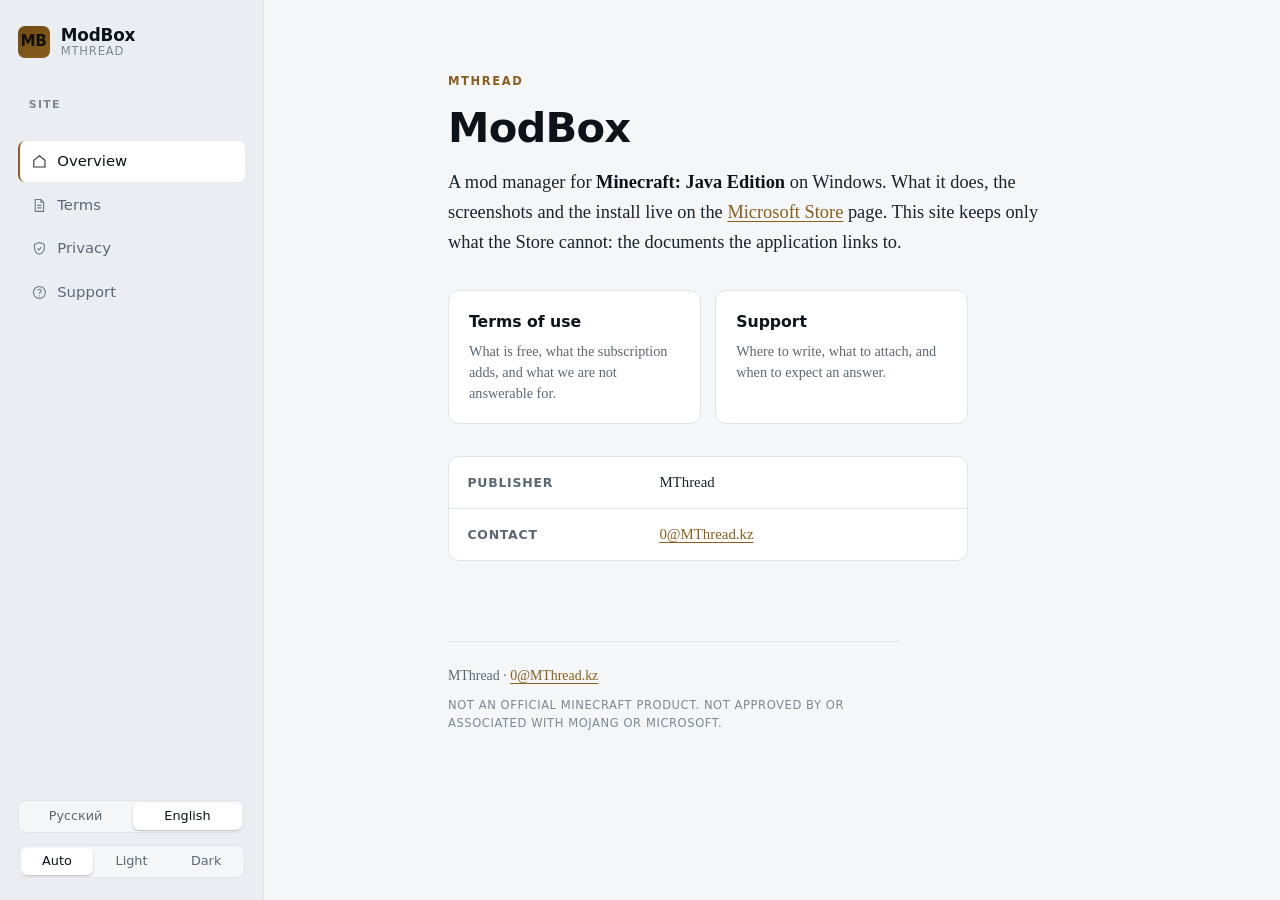
==== commit 350fdc75: "Обзор: политика конфиденциальности в навигации" ====
--- a/index.html
+++ b/index.html
@@ -32,6 +32,10 @@
       <a class="item" href="terms/" data-keep-lang>
         <svg viewBox="0 0 24 24" fill="none" stroke="currentColor" stroke-width="1.6" aria-hidden="true"><path d="M6 3.5h8l4 4V20.5H6z"/><path d="M14 3.5v4h4"/><path d="M9 12h6M9 15.5h6"/></svg>
         <span data-lang="ru">Условия</span><span data-lang="en">Terms</span>
+      </a>
+      <a class="item" href="privacy/" data-keep-lang>
+        <svg viewBox="0 0 24 24" fill="none" stroke="currentColor" stroke-width="1.6" aria-hidden="true"><path d="M12 3.5 5 6.2v5.1c0 4 2.9 7.7 7 9.2 4.1-1.5 7-5.2 7-9.2V6.2z"/><path d="M9.3 12.2l1.9 1.9 3.5-3.9"/></svg>
+        <span data-lang="ru">Конфиденциальность</span><span data-lang="en">Privacy</span>
       </a>
       <a class="item" href="support/" data-keep-lang>
         <svg viewBox="0 0 24 24" fill="none" stroke="currentColor" stroke-width="1.6" aria-hidden="true"><circle cx="12" cy="12" r="8.5"/><path d="M9.6 9.4a2.5 2.5 0 1 1 3.2 2.9c-.5.2-.8.7-.8 1.2v.4"/><circle cx="12" cy="17" r=".9" fill="currentColor" stroke="none"/></svg>
